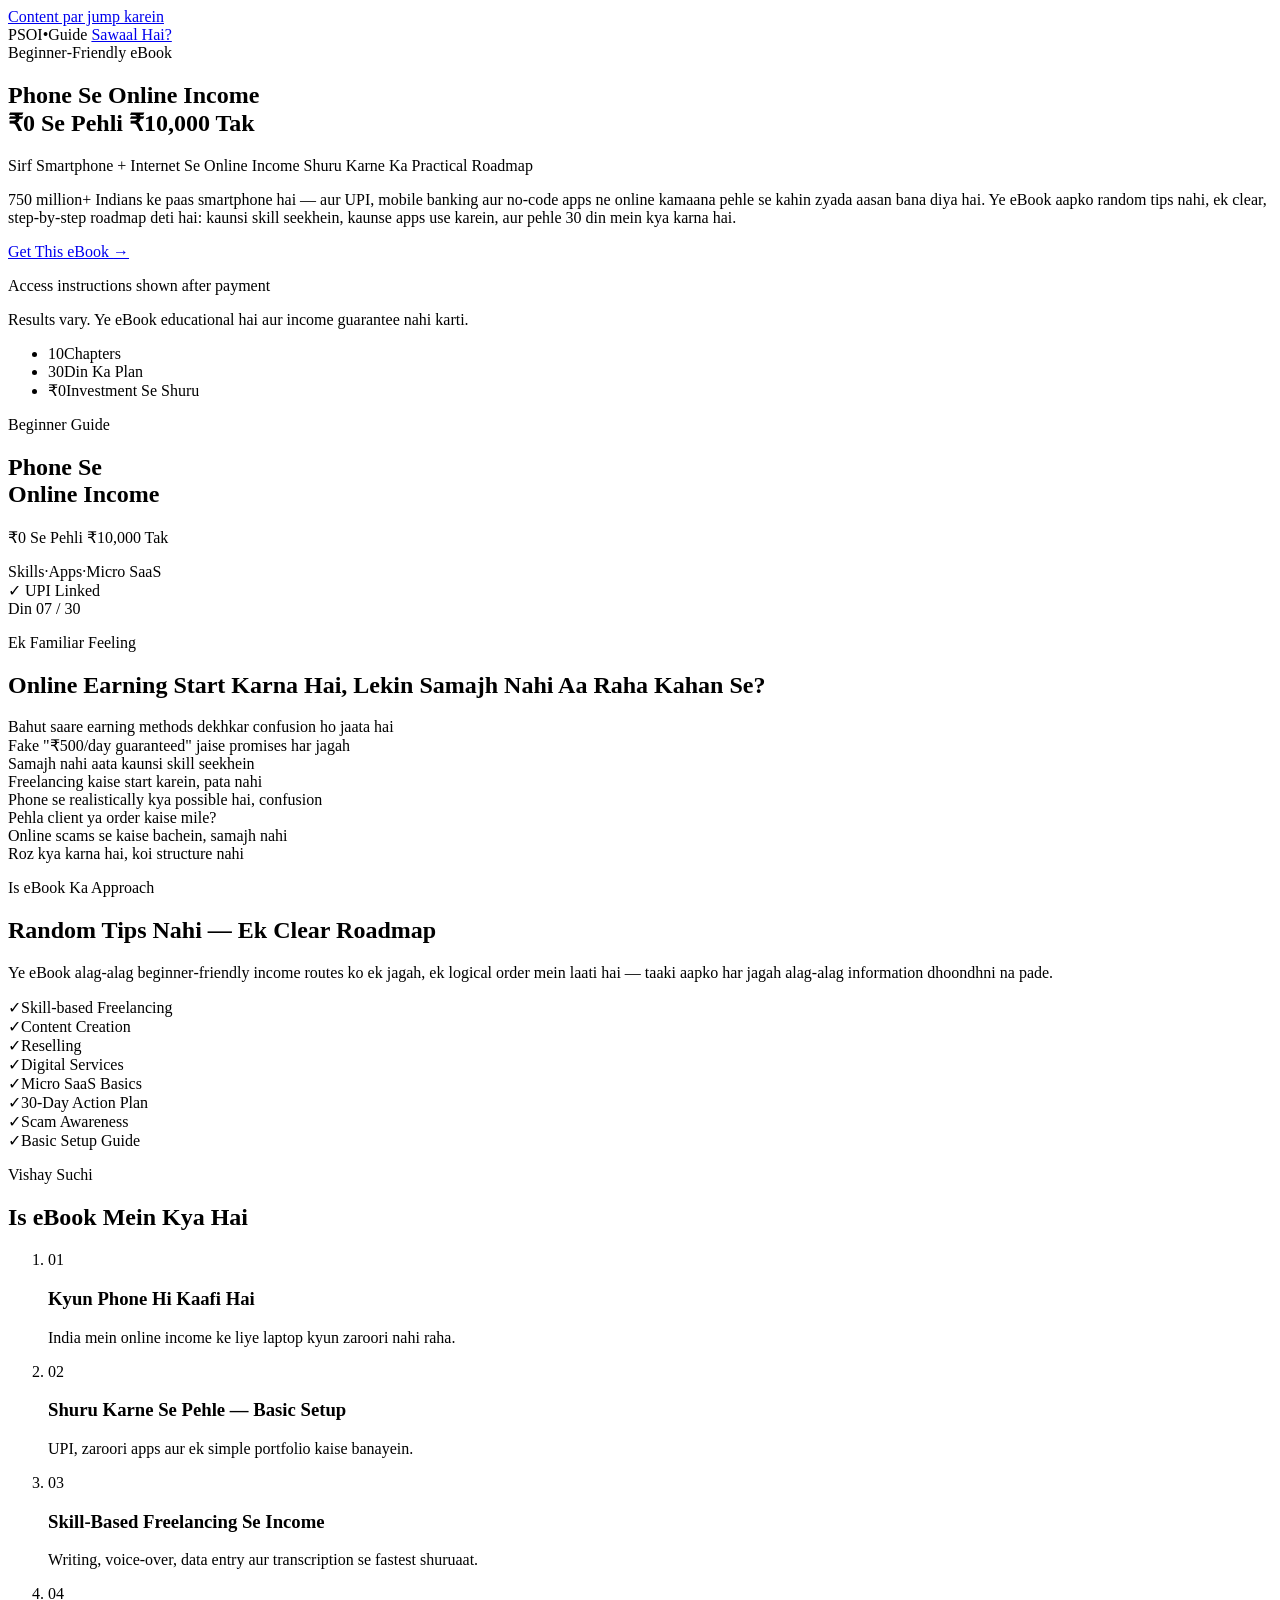
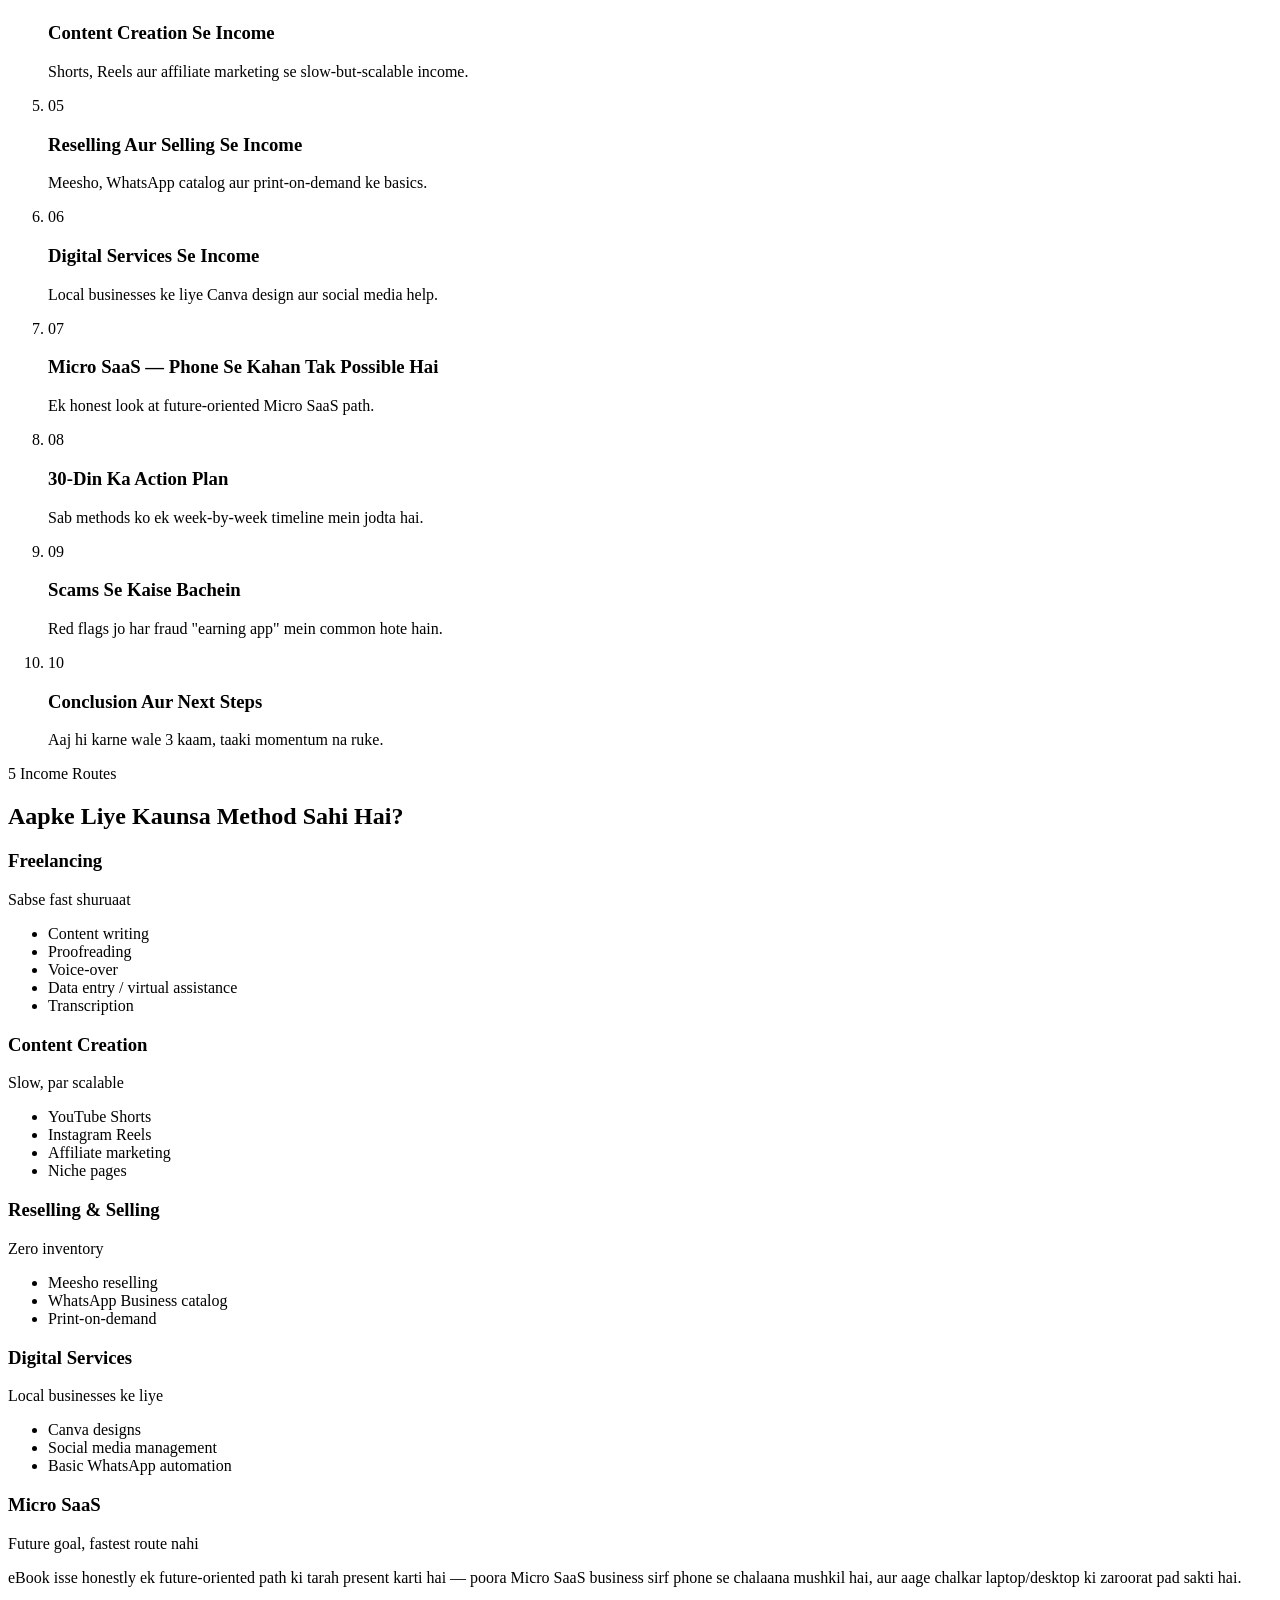
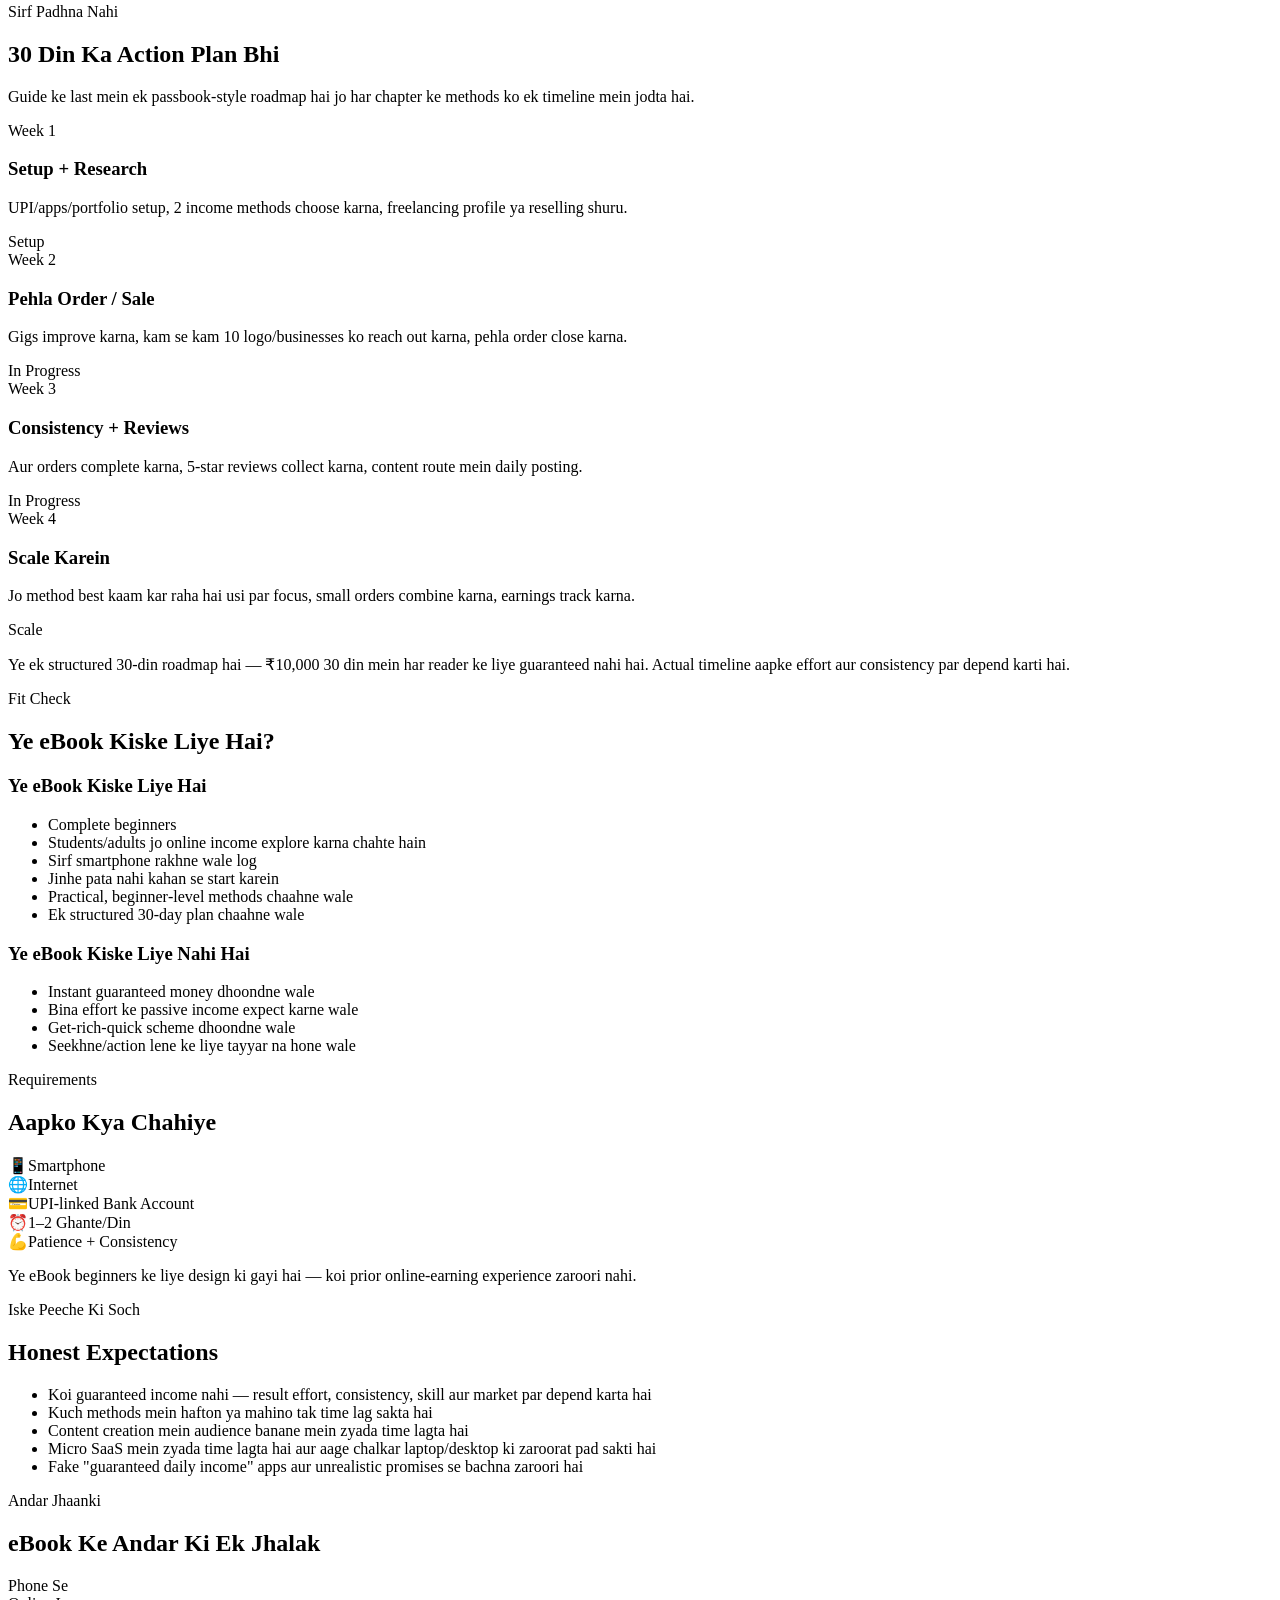
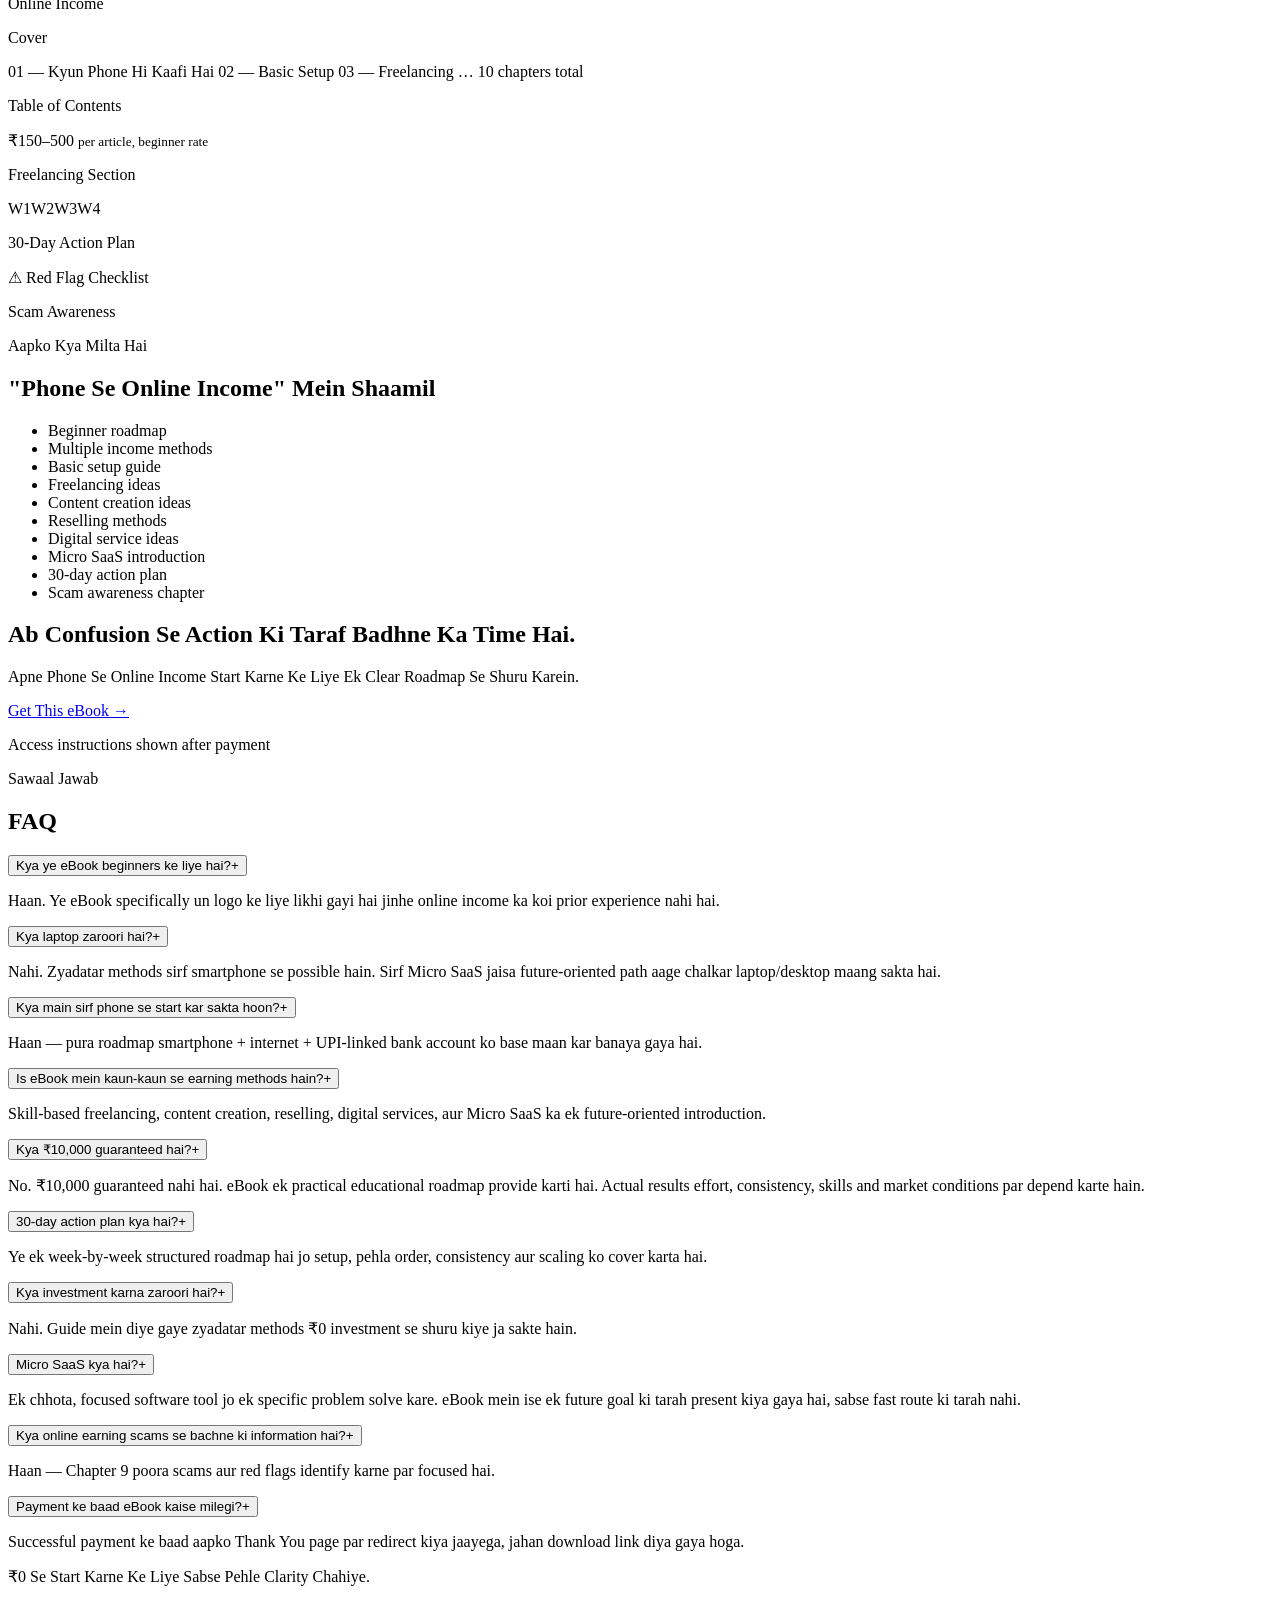
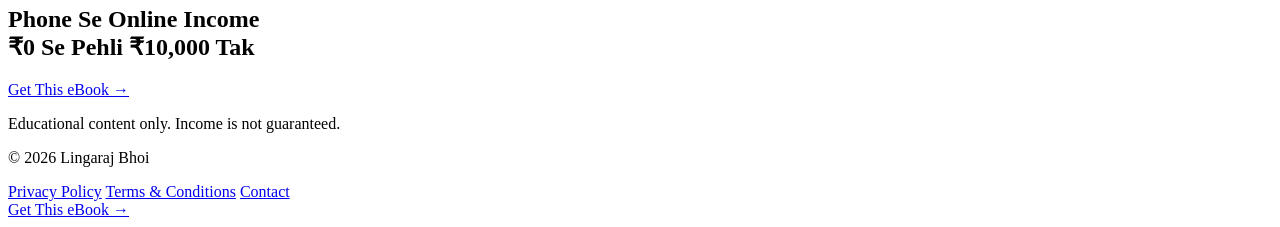
==== index.html @ 895fd541 "Add files via upload Add website landing page" ====
<!DOCTYPE html>
<html lang="hi-IN">
<head>
<meta charset="UTF-8">
<meta name="viewport" content="width=device-width, initial-scale=1.0">
<title>Phone Se Online Income: ₹0 Se Pehli ₹10,000 Tak | Beginner Guide</title>
<meta name="description" content="Smartphone aur internet se online income shuru karne ke practical methods — freelancing, content creation, reselling, digital services aur 30-day action plan. Ek honest, beginner-friendly eBook.">
<meta name="keywords" content="phone se online income, online earning from mobile, online income for beginners, smartphone se paise kaise kamaye, freelancing for beginners, online earning India, 30 day online income plan">

<meta property="og:type" content="product">
<meta property="og:title" content="Phone Se Online Income: ₹0 Se Pehli ₹10,000 Tak">
<meta property="og:description" content="Sirf smartphone aur internet se online income shuru karne ka practical, honest roadmap — 30-din ka action plan ke saath.">
<meta property="og:site_name" content="Phone Se Online Income">

<link rel="preconnect" href="https://fonts.googleapis.com">
<link rel="preconnect" href="https://fonts.gstatic.com" crossorigin>
<link href="https://fonts.googleapis.com/css2?family=Space+Grotesk:wght@500;600;700&family=Inter:wght@400;500;600;700&family=IBM+Plex+Mono:wght@500;600&display=swap" rel="stylesheet">
<link rel="stylesheet" href="style.css">
</head>
<body>

<a class="skip-link" href="#main">Content par jump karein</a>

<!-- ============ TOP BAR ============ -->
<header class="topbar">
  <div class="wrap topbar__inner">
    <span class="topbar__mark">PSOI<span class="dot">•</span>Guide</span>
    <a href="#faq" class="topbar__link">Sawaal Hai?</a>
  </div>
</header>

<main id="main">

<!-- ============ HERO ============ -->
<section class="hero">
  <div class="wrap hero__grid">
    <div class="hero__copy">
      <span class="badge">Beginner‑Friendly eBook</span>
      <h1 class="hero__title">Phone Se Online Income<br><span class="hero__title-accent">₹0 Se Pehli ₹10,000 Tak</span></h1>
      <p class="hero__sub">Sirf Smartphone + Internet Se Online Income Shuru Karne Ka Practical Roadmap</p>
      <p class="hero__desc">750 million+ Indians ke paas smartphone hai — aur UPI, mobile banking aur no‑code apps ne online kamaana pehle se kahin zyada aasan bana diya hai. Ye eBook aapko random tips nahi, ek clear, step‑by‑step roadmap deti hai: kaunsi skill seekhein, kaunse apps use karein, aur pehle 30 din mein kya karna hai.</p>

      <div class="cta-block">
        <!-- ================ PAYMENT BUTTON ================ -->
        <a href="PAYMENT_BUTTON_URL_OR_CODE" class="btn btn--primary btn--lg" id="ctaHero">
          Get This eBook <span aria-hidden="true">→</span>
        </a>
        <!-- If your payment gateway provides an HTML/JS snippet instead of a URL,
             replace the <a> above with that snippet, keeping the same button styling classes. -->
        <!-- ================================================= -->
        <p class="cta-note">Access instructions shown after payment</p>
      </div>
      <p class="disclaimer-inline">Results vary. Ye eBook educational hai aur income guarantee nahi karti.</p>

      <ul class="hero__stats" aria-label="eBook overview">
        <li><span class="hero__stats-num">10</span>Chapters</li>
        <li><span class="hero__stats-num">30</span>Din Ka Plan</li>
        <li><span class="hero__stats-num">₹0</span>Investment Se Shuru</li>
      </ul>
    </div>

    <div class="hero__visual" aria-hidden="true">
      <div class="phone-frame">
        <div class="phone-frame__notch"></div>
        <div class="phone-frame__screen">
          <div class="book-cover">
            <span class="book-cover__eyebrow">Beginner Guide</span>
            <h2 class="book-cover__title">Phone Se<br>Online Income</h2>
            <p class="book-cover__range">₹0 <span>Se Pehli</span> ₹10,000 <span>Tak</span></p>
            <div class="book-cover__foot">
              <span>Skills</span><span>·</span><span>Apps</span><span>·</span><span>Micro SaaS</span>
            </div>
          </div>
          <div class="ui-chip ui-chip--upi">✓ UPI Linked</div>
          <div class="ui-chip ui-chip--day">Din 07 / 30</div>
        </div>
      </div>
    </div>
  </div>
</section>

<!-- ============ PROBLEM ============ -->
<section class="section section--paper">
  <div class="wrap wrap--narrow">
    <p class="eyebrow">Ek Familiar Feeling</p>
    <h2 class="section__title">Online Earning Start Karna Hai, Lekin Samajh Nahi Aa Raha Kahan Se?</h2>
    <div class="problem-grid">
      <div class="problem-item">Bahut saare earning methods dekhkar confusion ho jaata hai</div>
      <div class="problem-item">Fake "₹500/day guaranteed" jaise promises har jagah</div>
      <div class="problem-item">Samajh nahi aata kaunsi skill seekhein</div>
      <div class="problem-item">Freelancing kaise start karein, pata nahi</div>
      <div class="problem-item">Phone se realistically kya possible hai, confusion</div>
      <div class="problem-item">Pehla client ya order kaise mile?</div>
      <div class="problem-item">Online scams se kaise bachein, samajh nahi</div>
      <div class="problem-item">Roz kya karna hai, koi structure nahi</div>
    </div>
  </div>
</section>

<!-- ============ SOLUTION ============ -->
<section class="section section--ink">
  <div class="wrap wrap--narrow">
    <p class="eyebrow eyebrow--light">Is eBook Ka Approach</p>
    <h2 class="section__title section__title--light">Random Tips Nahi — Ek Clear Roadmap</h2>
    <p class="section__lead section__lead--light">Ye eBook alag‑alag beginner‑friendly income routes ko ek jagah, ek logical order mein laati hai — taaki aapko har jagah alag‑alag information dhoondhni na pade.</p>
    <div class="solution-grid">
      <div class="solution-card"><span class="solution-card__icon">✓</span>Skill‑based Freelancing</div>
      <div class="solution-card"><span class="solution-card__icon">✓</span>Content Creation</div>
      <div class="solution-card"><span class="solution-card__icon">✓</span>Reselling</div>
      <div class="solution-card"><span class="solution-card__icon">✓</span>Digital Services</div>
      <div class="solution-card"><span class="solution-card__icon">✓</span>Micro SaaS Basics</div>
      <div class="solution-card"><span class="solution-card__icon">✓</span>30‑Day Action Plan</div>
      <div class="solution-card"><span class="solution-card__icon">✓</span>Scam Awareness</div>
      <div class="solution-card"><span class="solution-card__icon">✓</span>Basic Setup Guide</div>
    </div>
  </div>
</section>

<!-- ============ WHAT'S INSIDE ============ -->
<section class="section section--paper" id="chapters">
  <div class="wrap">
    <p class="eyebrow">Vishay Suchi</p>
    <h2 class="section__title">Is eBook Mein Kya Hai</h2>
    <ol class="chapter-list">
      <li class="chapter-item"><span class="chapter-item__num">01</span><div><h3>Kyun Phone Hi Kaafi Hai</h3><p>India mein online income ke liye laptop kyun zaroori nahi raha.</p></div></li>
      <li class="chapter-item"><span class="chapter-item__num">02</span><div><h3>Shuru Karne Se Pehle — Basic Setup</h3><p>UPI, zaroori apps aur ek simple portfolio kaise banayein.</p></div></li>
      <li class="chapter-item"><span class="chapter-item__num">03</span><div><h3>Skill‑Based Freelancing Se Income</h3><p>Writing, voice‑over, data entry aur transcription se fastest shuruaat.</p></div></li>
      <li class="chapter-item"><span class="chapter-item__num">04</span><div><h3>Content Creation Se Income</h3><p>Shorts, Reels aur affiliate marketing se slow‑but‑scalable income.</p></div></li>
      <li class="chapter-item"><span class="chapter-item__num">05</span><div><h3>Reselling Aur Selling Se Income</h3><p>Meesho, WhatsApp catalog aur print‑on‑demand ke basics.</p></div></li>
      <li class="chapter-item"><span class="chapter-item__num">06</span><div><h3>Digital Services Se Income</h3><p>Local businesses ke liye Canva design aur social media help.</p></div></li>
      <li class="chapter-item"><span class="chapter-item__num">07</span><div><h3>Micro SaaS — Phone Se Kahan Tak Possible Hai</h3><p>Ek honest look at future‑oriented Micro SaaS path.</p></div></li>
      <li class="chapter-item"><span class="chapter-item__num">08</span><div><h3>30‑Din Ka Action Plan</h3><p>Sab methods ko ek week‑by‑week timeline mein jodta hai.</p></div></li>
      <li class="chapter-item"><span class="chapter-item__num">09</span><div><h3>Scams Se Kaise Bachein</h3><p>Red flags jo har fraud "earning app" mein common hote hain.</p></div></li>
      <li class="chapter-item"><span class="chapter-item__num">10</span><div><h3>Conclusion Aur Next Steps</h3><p>Aaj hi karne wale 3 kaam, taaki momentum na ruke.</p></div></li>
    </ol>
  </div>
</section>

<!-- ============ KEY METHODS ============ -->
<section class="section section--warm">
  <div class="wrap">
    <p class="eyebrow">5 Income Routes</p>
    <h2 class="section__title">Aapke Liye Kaunsa Method Sahi Hai?</h2>
    <div class="method-grid">
      <article class="method-card">
        <h3 class="method-card__title">Freelancing</h3>
        <p class="method-card__tag">Sabse fast shuruaat</p>
        <ul>
          <li>Content writing</li>
          <li>Proofreading</li>
          <li>Voice‑over</li>
          <li>Data entry / virtual assistance</li>
          <li>Transcription</li>
        </ul>
      </article>
      <article class="method-card">
        <h3 class="method-card__title">Content Creation</h3>
        <p class="method-card__tag">Slow, par scalable</p>
        <ul>
          <li>YouTube Shorts</li>
          <li>Instagram Reels</li>
          <li>Affiliate marketing</li>
          <li>Niche pages</li>
        </ul>
      </article>
      <article class="method-card">
        <h3 class="method-card__title">Reselling &amp; Selling</h3>
        <p class="method-card__tag">Zero inventory</p>
        <ul>
          <li>Meesho reselling</li>
          <li>WhatsApp Business catalog</li>
          <li>Print‑on‑demand</li>
        </ul>
      </article>
      <article class="method-card">
        <h3 class="method-card__title">Digital Services</h3>
        <p class="method-card__tag">Local businesses ke liye</p>
        <ul>
          <li>Canva designs</li>
          <li>Social media management</li>
          <li>Basic WhatsApp automation</li>
        </ul>
      </article>
      <article class="method-card method-card--future">
        <h3 class="method-card__title">Micro SaaS</h3>
        <p class="method-card__tag">Future goal, fastest route nahi</p>
        <p class="method-card__note">eBook isse honestly ek future‑oriented path ki tarah present karti hai — poora Micro SaaS business sirf phone se chalaana mushkil hai, aur aage chalkar laptop/desktop ki zaroorat pad sakti hai.</p>
      </article>
    </div>
  </div>
</section>

<!-- ============ 30 DAY PLAN — SIGNATURE PASSBOOK ============ -->
<section class="section section--ink" id="plan">
  <div class="wrap wrap--narrow">
    <p class="eyebrow eyebrow--light">Sirf Padhna Nahi</p>
    <h2 class="section__title section__title--light">30 Din Ka Action Plan Bhi</h2>
    <p class="section__lead section__lead--light">Guide ke last mein ek passbook‑style roadmap hai jo har chapter ke methods ko ek timeline mein jodta hai.</p>

    <div class="passbook" role="list">
      <div class="passbook__entry" role="listitem">
        <div class="passbook__week">Week 1</div>
        <div class="passbook__body">
          <h3>Setup + Research</h3>
          <p>UPI/apps/portfolio setup, 2 income methods choose karna, freelancing profile ya reselling shuru.</p>
        </div>
        <div class="passbook__status">Setup</div>
      </div>
      <div class="passbook__entry" role="listitem">
        <div class="passbook__week">Week 2</div>
        <div class="passbook__body">
          <h3>Pehla Order / Sale</h3>
          <p>Gigs improve karna, kam se kam 10 logo/businesses ko reach out karna, pehla order close karna.</p>
        </div>
        <div class="passbook__status">In Progress</div>
      </div>
      <div class="passbook__entry" role="listitem">
        <div class="passbook__week">Week 3</div>
        <div class="passbook__body">
          <h3>Consistency + Reviews</h3>
          <p>Aur orders complete karna, 5‑star reviews collect karna, content route mein daily posting.</p>
        </div>
        <div class="passbook__status">In Progress</div>
      </div>
      <div class="passbook__entry" role="listitem">
        <div class="passbook__week">Week 4</div>
        <div class="passbook__body">
          <h3>Scale Karein</h3>
          <p>Jo method best kaam kar raha hai usi par focus, small orders combine karna, earnings track karna.</p>
        </div>
        <div class="passbook__status">Scale</div>
      </div>
    </div>
    <p class="plan-footnote">Ye ek structured 30‑din roadmap hai — ₹10,000 30 din mein har reader ke liye guaranteed nahi hai. Actual timeline aapke effort aur consistency par depend karti hai.</p>
  </div>
</section>

<!-- ============ WHO IS THIS FOR ============ -->
<section class="section section--paper">
  <div class="wrap">
    <p class="eyebrow">Fit Check</p>
    <h2 class="section__title">Ye eBook Kiske Liye Hai?</h2>
    <div class="fit-grid">
      <div class="fit-card fit-card--yes">
        <h3>Ye eBook Kiske Liye Hai</h3>
        <ul>
          <li>Complete beginners</li>
          <li>Students/adults jo online income explore karna chahte hain</li>
          <li>Sirf smartphone rakhne wale log</li>
          <li>Jinhe pata nahi kahan se start karein</li>
          <li>Practical, beginner‑level methods chaahne wale</li>
          <li>Ek structured 30‑day plan chaahne wale</li>
        </ul>
      </div>
      <div class="fit-card fit-card--no">
        <h3>Ye eBook Kiske Liye Nahi Hai</h3>
        <ul>
          <li>Instant guaranteed money dhoondne wale</li>
          <li>Bina effort ke passive income expect karne wale</li>
          <li>Get‑rich‑quick scheme dhoondne wale</li>
          <li>Seekhne/action lene ke liye tayyar na hone wale</li>
        </ul>
      </div>
    </div>
  </div>
</section>

<!-- ============ WHAT YOU NEED ============ -->
<section class="section section--warm">
  <div class="wrap wrap--narrow">
    <p class="eyebrow">Requirements</p>
    <h2 class="section__title">Aapko Kya Chahiye</h2>
    <div class="need-grid">
      <div class="need-item"><span class="need-item__icon">📱</span>Smartphone</div>
      <div class="need-item"><span class="need-item__icon">🌐</span>Internet</div>
      <div class="need-item"><span class="need-item__icon">💳</span>UPI‑linked Bank Account</div>
      <div class="need-item"><span class="need-item__icon">⏰</span>1–2 Ghante/Din</div>
      <div class="need-item"><span class="need-item__icon">💪</span>Patience + Consistency</div>
    </div>
    <p class="need-footnote">Ye eBook beginners ke liye design ki gayi hai — koi prior online‑earning experience zaroori nahi.</p>
  </div>
</section>

<!-- ============ HONEST EXPECTATIONS ============ -->
<section class="section section--paper">
  <div class="wrap wrap--narrow">
    <p class="eyebrow">Iske Peeche Ki Soch</p>
    <h2 class="section__title">Honest Expectations</h2>
    <ul class="honest-list">
      <li>Koi guaranteed income nahi — result effort, consistency, skill aur market par depend karta hai</li>
      <li>Kuch methods mein hafton ya mahino tak time lag sakta hai</li>
      <li>Content creation mein audience banane mein zyada time lagta hai</li>
      <li>Micro SaaS mein zyada time lagta hai aur aage chalkar laptop/desktop ki zaroorat pad sakti hai</li>
      <li>Fake "guaranteed daily income" apps aur unrealistic promises se bachna zaroori hai</li>
    </ul>
  </div>
</section>

<!-- ============ PREVIEW ============ -->
<section class="section section--ink">
  <div class="wrap">
    <p class="eyebrow eyebrow--light">Andar Jhaanki</p>
    <h2 class="section__title section__title--light">eBook Ke Andar Ki Ek Jhalak</h2>
    <div class="preview-grid">
      <div class="preview-card">
        <div class="preview-card__mock preview-card__mock--cover">
          <span>Phone Se<br>Online Income</span>
        </div>
        <p>Cover</p>
      </div>
      <div class="preview-card">
        <div class="preview-card__mock preview-card__mock--toc">
          <span>01 — Kyun Phone Hi Kaafi Hai</span>
          <span>02 — Basic Setup</span>
          <span>03 — Freelancing</span>
          <span>… 10 chapters total</span>
        </div>
        <p>Table of Contents</p>
      </div>
      <div class="preview-card">
        <div class="preview-card__mock preview-card__mock--freelance">
          <span>₹150–500</span>
          <small>per article, beginner rate</small>
        </div>
        <p>Freelancing Section</p>
      </div>
      <div class="preview-card">
        <div class="preview-card__mock preview-card__mock--plan">
          <span>W1</span><span>W2</span><span>W3</span><span>W4</span>
        </div>
        <p>30‑Day Action Plan</p>
      </div>
      <div class="preview-card">
        <div class="preview-card__mock preview-card__mock--scam">
          <span>⚠ Red Flag Checklist</span>
        </div>
        <p>Scam Awareness</p>
      </div>
    </div>
  </div>
</section>

<!-- ============ VALUE STACK ============ -->
<section class="section section--warm">
  <div class="wrap wrap--narrow">
    <p class="eyebrow">Aapko Kya Milta Hai</p>
    <h2 class="section__title">"Phone Se Online Income" Mein Shaamil</h2>
    <ul class="value-list">
      <li>Beginner roadmap</li>
      <li>Multiple income methods</li>
      <li>Basic setup guide</li>
      <li>Freelancing ideas</li>
      <li>Content creation ideas</li>
      <li>Reselling methods</li>
      <li>Digital service ideas</li>
      <li>Micro SaaS introduction</li>
      <li>30‑day action plan</li>
      <li>Scam awareness chapter</li>
    </ul>
  </div>
</section>

<!-- ============ MID CTA ============ -->
<section class="section section--cta">
  <div class="wrap wrap--narrow cta-center">
    <h2 class="section__title">Ab Confusion Se Action Ki Taraf Badhne Ka Time Hai.</h2>
    <p class="section__lead">Apne Phone Se Online Income Start Karne Ke Liye Ek Clear Roadmap Se Shuru Karein.</p>
    <!-- ================ PAYMENT BUTTON ================ -->
    <a href="PAYMENT_BUTTON_URL_OR_CODE" class="btn btn--primary btn--lg">Get This eBook <span aria-hidden="true">→</span></a>
    <!-- ================================================= -->
    <p class="cta-note">Access instructions shown after payment</p>
  </div>
</section>

<!-- ============ FAQ ============ -->
<section class="section section--paper" id="faq">
  <div class="wrap wrap--narrow">
    <p class="eyebrow">Sawaal Jawab</p>
    <h2 class="section__title">FAQ</h2>
    <div class="accordion">

      <div class="accordion__item">
        <button class="accordion__trigger" aria-expanded="false">Kya ye eBook beginners ke liye hai?<span class="accordion__icon">+</span></button>
        <div class="accordion__panel"><p>Haan. Ye eBook specifically un logo ke liye likhi gayi hai jinhe online income ka koi prior experience nahi hai.</p></div>
      </div>

      <div class="accordion__item">
        <button class="accordion__trigger" aria-expanded="false">Kya laptop zaroori hai?<span class="accordion__icon">+</span></button>
        <div class="accordion__panel"><p>Nahi. Zyadatar methods sirf smartphone se possible hain. Sirf Micro SaaS jaisa future‑oriented path aage chalkar laptop/desktop maang sakta hai.</p></div>
      </div>

      <div class="accordion__item">
        <button class="accordion__trigger" aria-expanded="false">Kya main sirf phone se start kar sakta hoon?<span class="accordion__icon">+</span></button>
        <div class="accordion__panel"><p>Haan — pura roadmap smartphone + internet + UPI‑linked bank account ko base maan kar banaya gaya hai.</p></div>
      </div>

      <div class="accordion__item">
        <button class="accordion__trigger" aria-expanded="false">Is eBook mein kaun‑kaun se earning methods hain?<span class="accordion__icon">+</span></button>
        <div class="accordion__panel"><p>Skill‑based freelancing, content creation, reselling, digital services, aur Micro SaaS ka ek future‑oriented introduction.</p></div>
      </div>

      <div class="accordion__item">
        <button class="accordion__trigger" aria-expanded="false">Kya ₹10,000 guaranteed hai?<span class="accordion__icon">+</span></button>
        <div class="accordion__panel"><p>No. ₹10,000 guaranteed nahi hai. eBook ek practical educational roadmap provide karti hai. Actual results effort, consistency, skills and market conditions par depend karte hain.</p></div>
      </div>

      <div class="accordion__item">
        <button class="accordion__trigger" aria-expanded="false">30‑day action plan kya hai?<span class="accordion__icon">+</span></button>
        <div class="accordion__panel"><p>Ye ek week‑by‑week structured roadmap hai jo setup, pehla order, consistency aur scaling ko cover karta hai.</p></div>
      </div>

      <div class="accordion__item">
        <button class="accordion__trigger" aria-expanded="false">Kya investment karna zaroori hai?<span class="accordion__icon">+</span></button>
        <div class="accordion__panel"><p>Nahi. Guide mein diye gaye zyadatar methods ₹0 investment se shuru kiye ja sakte hain.</p></div>
      </div>

      <div class="accordion__item">
        <button class="accordion__trigger" aria-expanded="false">Micro SaaS kya hai?<span class="accordion__icon">+</span></button>
        <div class="accordion__panel"><p>Ek chhota, focused software tool jo ek specific problem solve kare. eBook mein ise ek future goal ki tarah present kiya gaya hai, sabse fast route ki tarah nahi.</p></div>
      </div>

      <div class="accordion__item">
        <button class="accordion__trigger" aria-expanded="false">Kya online earning scams se bachne ki information hai?<span class="accordion__icon">+</span></button>
        <div class="accordion__panel"><p>Haan — Chapter 9 poora scams aur red flags identify karne par focused hai.</p></div>
      </div>

      <div class="accordion__item">
        <button class="accordion__trigger" aria-expanded="false">Payment ke baad eBook kaise milegi?<span class="accordion__icon">+</span></button>
        <div class="accordion__panel"><p>Successful payment ke baad aapko Thank You page par redirect kiya jaayega, jahan download link diya gaya hoga.</p></div>
      </div>

    </div>
  </div>
</section>

<!-- ============ FINAL CTA ============ -->
<section class="section section--ink final-cta">
  <div class="wrap wrap--narrow cta-center">
    <p class="eyebrow eyebrow--light">₹0 Se Start Karne Ke Liye Sabse Pehle Clarity Chahiye.</p>
    <h2 class="section__title section__title--light">Phone Se Online Income<br>₹0 Se Pehli ₹10,000 Tak</h2>
    <!-- ================ PAYMENT BUTTON ================ -->
    <a href="PAYMENT_BUTTON_URL_OR_CODE" class="btn btn--primary btn--lg">Get This eBook <span aria-hidden="true">→</span></a>
    <!-- ================================================= -->
    <p class="disclaimer-inline disclaimer-inline--light">Educational content only. Income is not guaranteed.</p>
  </div>
</section>

</main>

<!-- ============ FOOTER ============ -->
<footer class="footer">
  <div class="wrap footer__inner">
    <p>© 2026 Lingaraj Bhoi</p>
    <nav class="footer__links" aria-label="Footer">
      <a href="PRIVACY_POLICY_URL">Privacy Policy</a>
      <a href="TERMS_CONDITIONS_URL">Terms &amp; Conditions</a>
      <a href="CONTACT_URL">Contact</a>
    </nav>
  </div>
</footer>

<!-- ============ STICKY MOBILE CTA ============ -->
<div class="sticky-cta">
  <!-- ================ PAYMENT BUTTON ================ -->
  <a href="PAYMENT_BUTTON_URL_OR_CODE" class="btn btn--primary btn--block">Get This eBook →</a>
  <!-- ================================================= -->
</div>

<script src="script.js"></script>
</body>
</html>
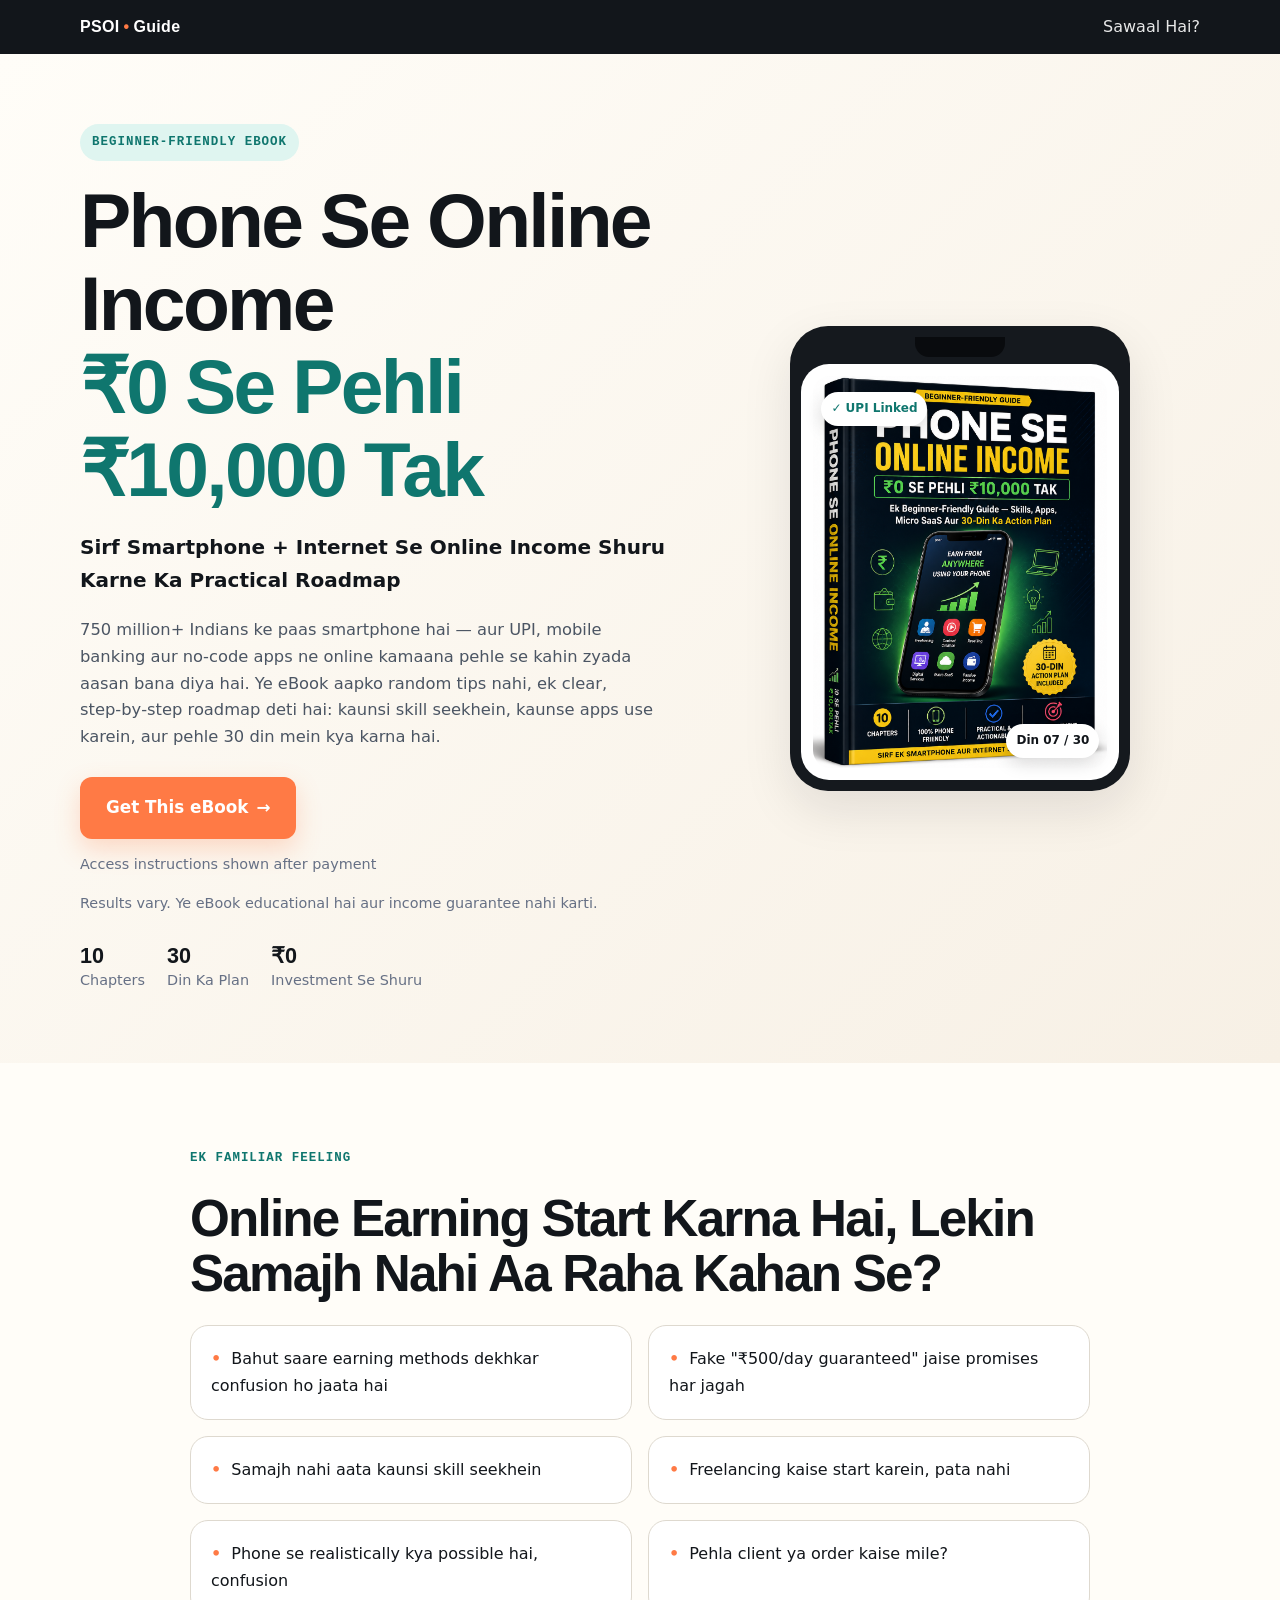
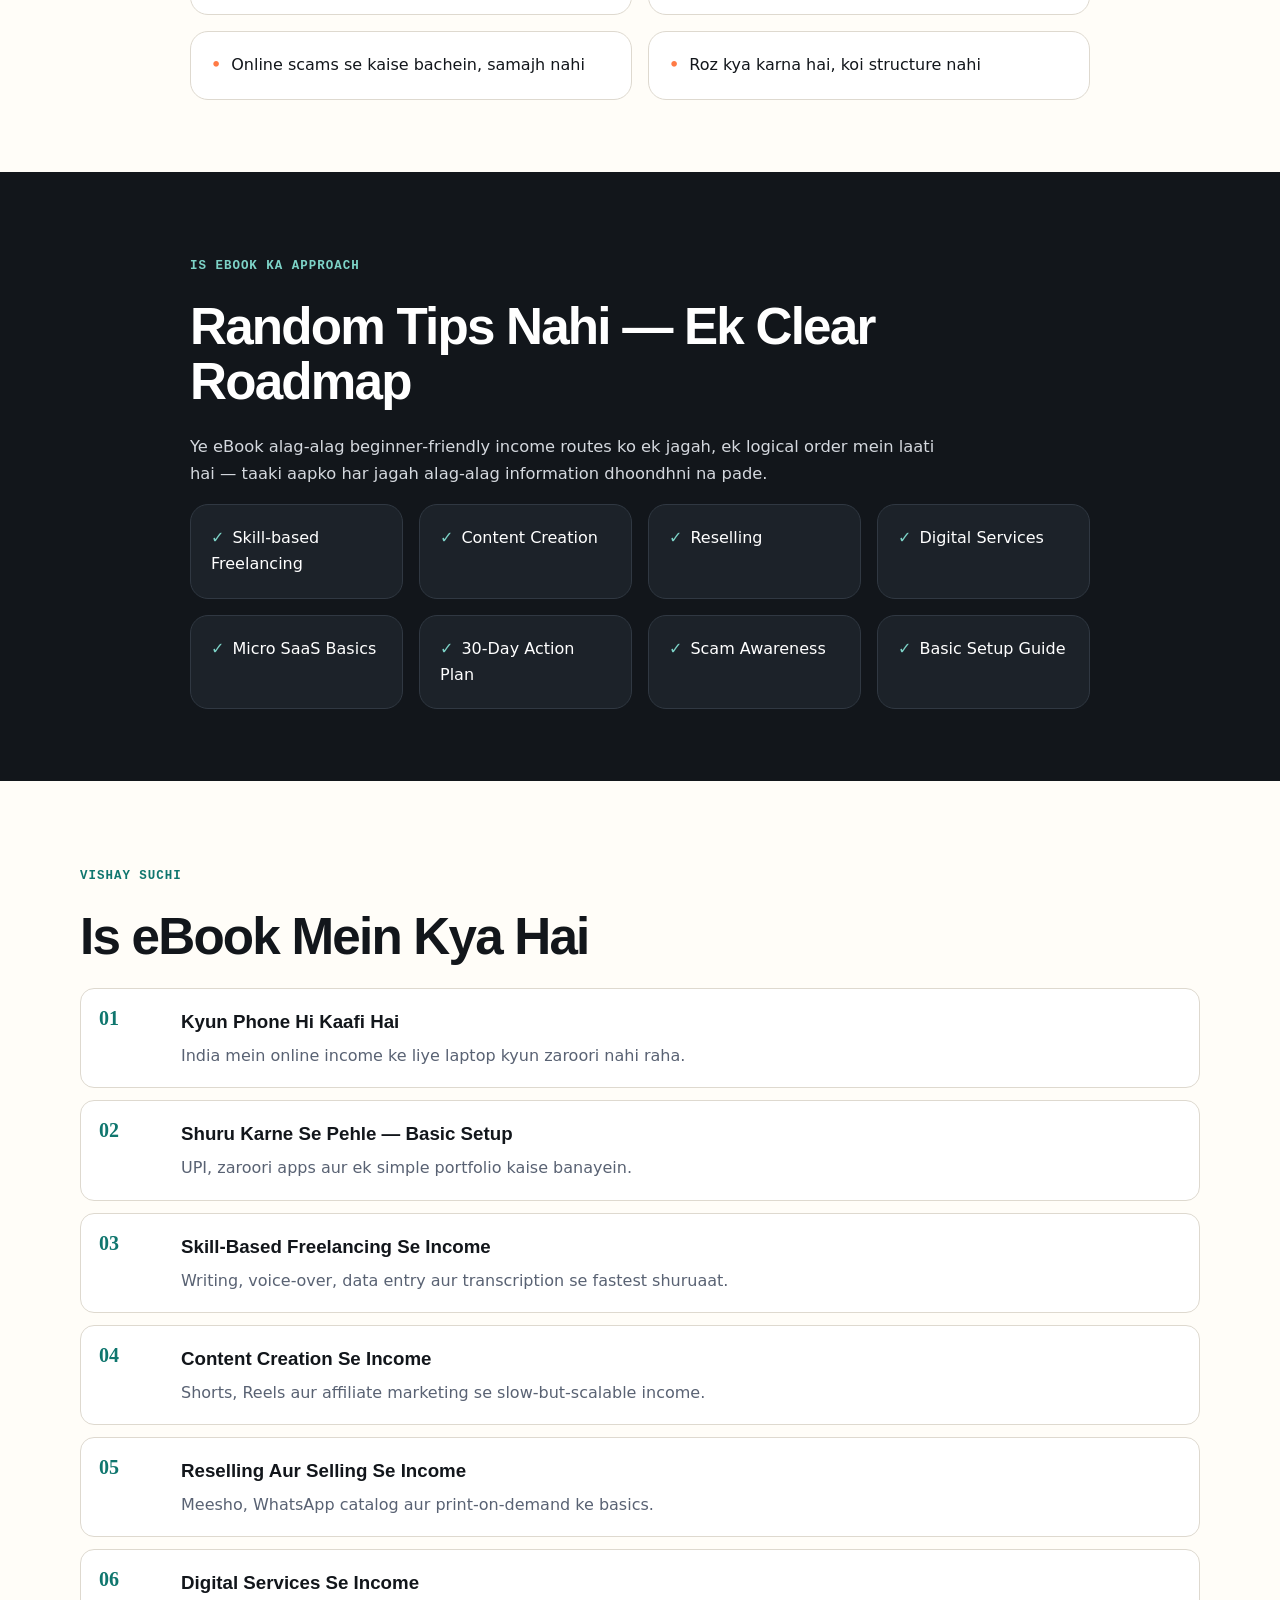
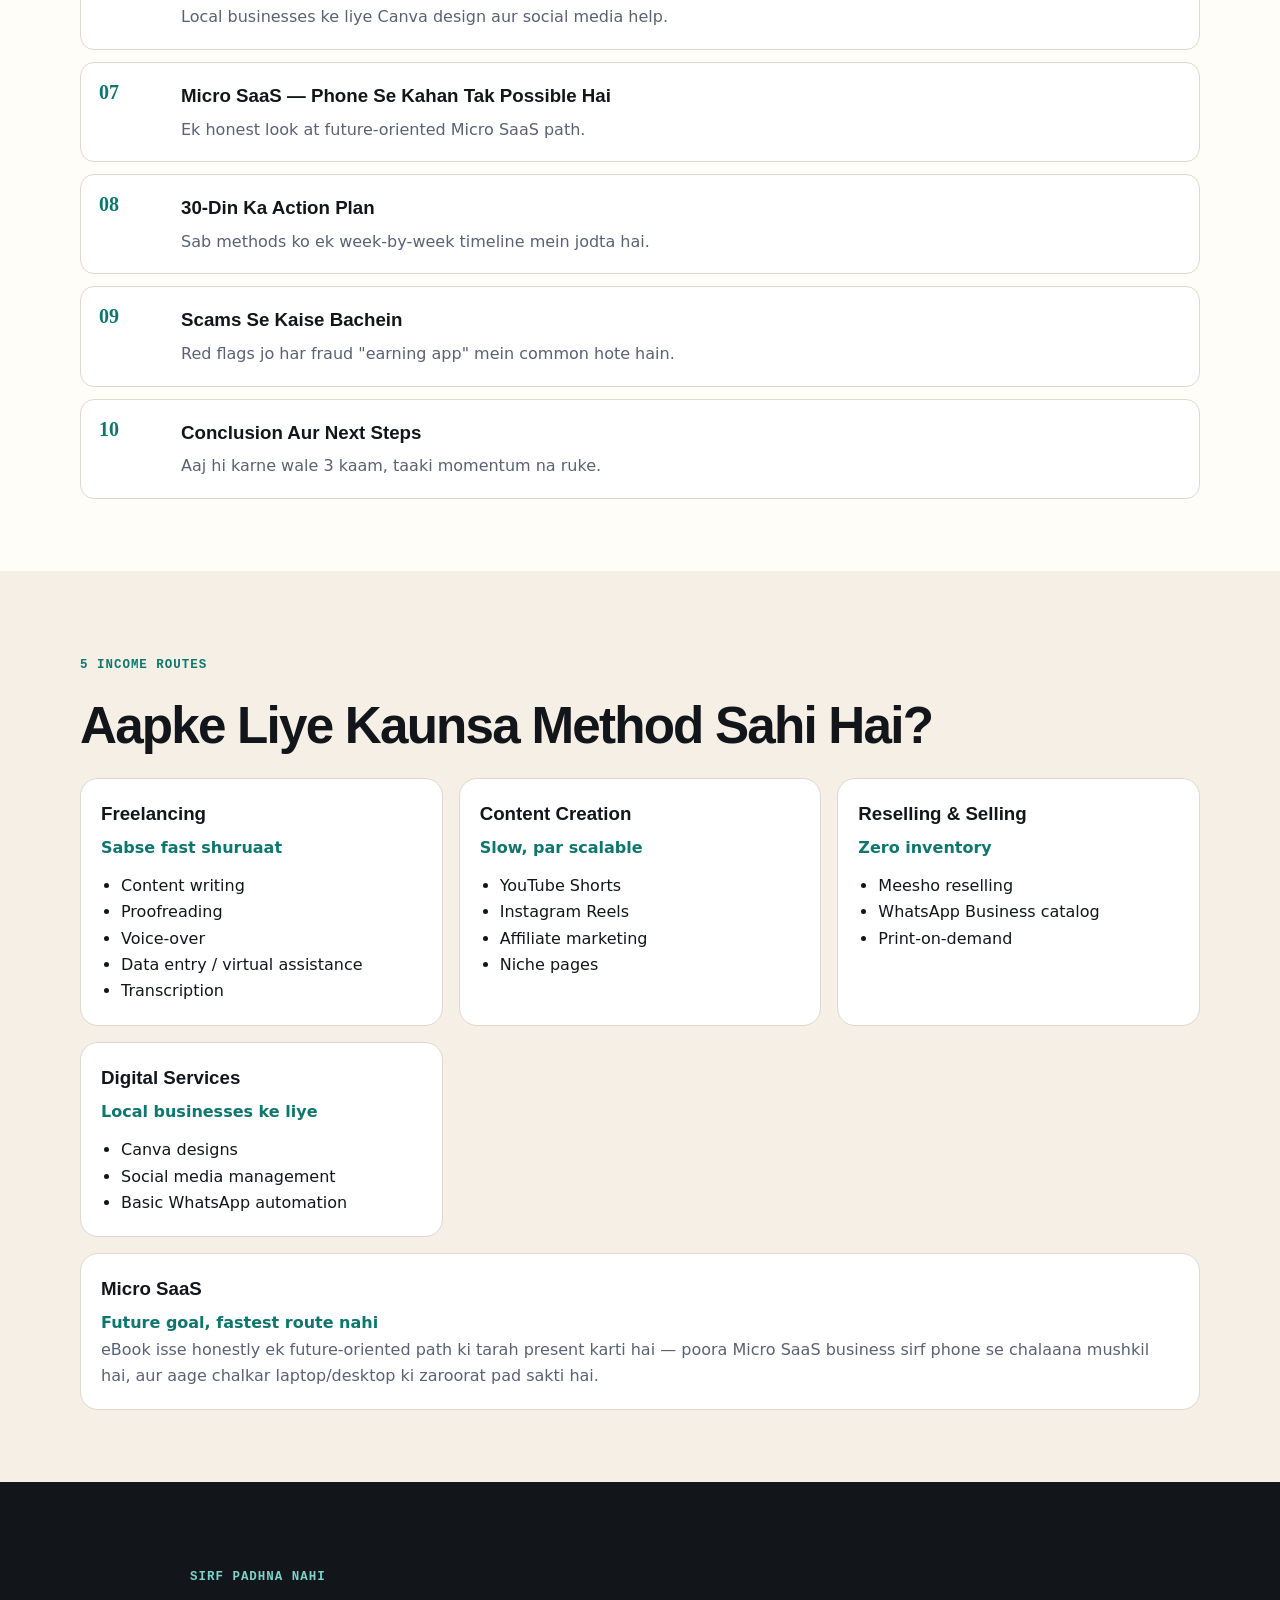
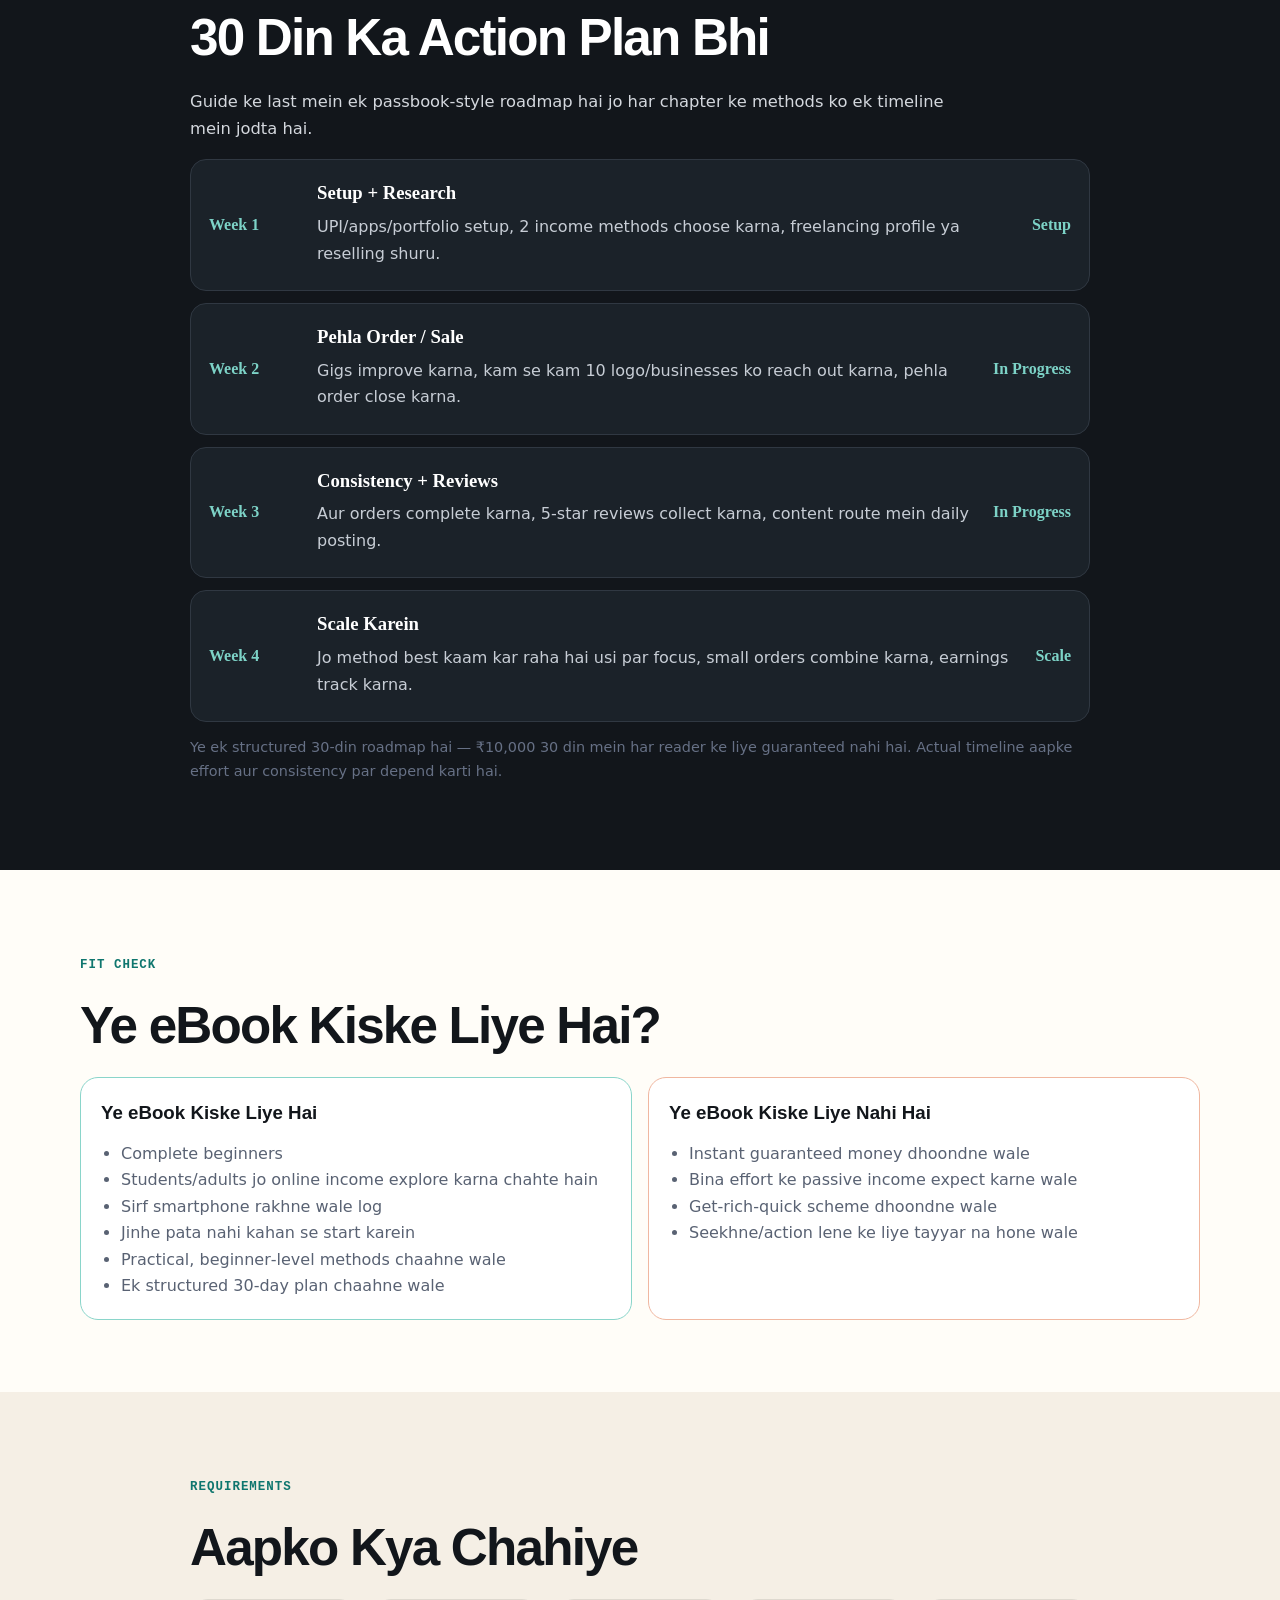
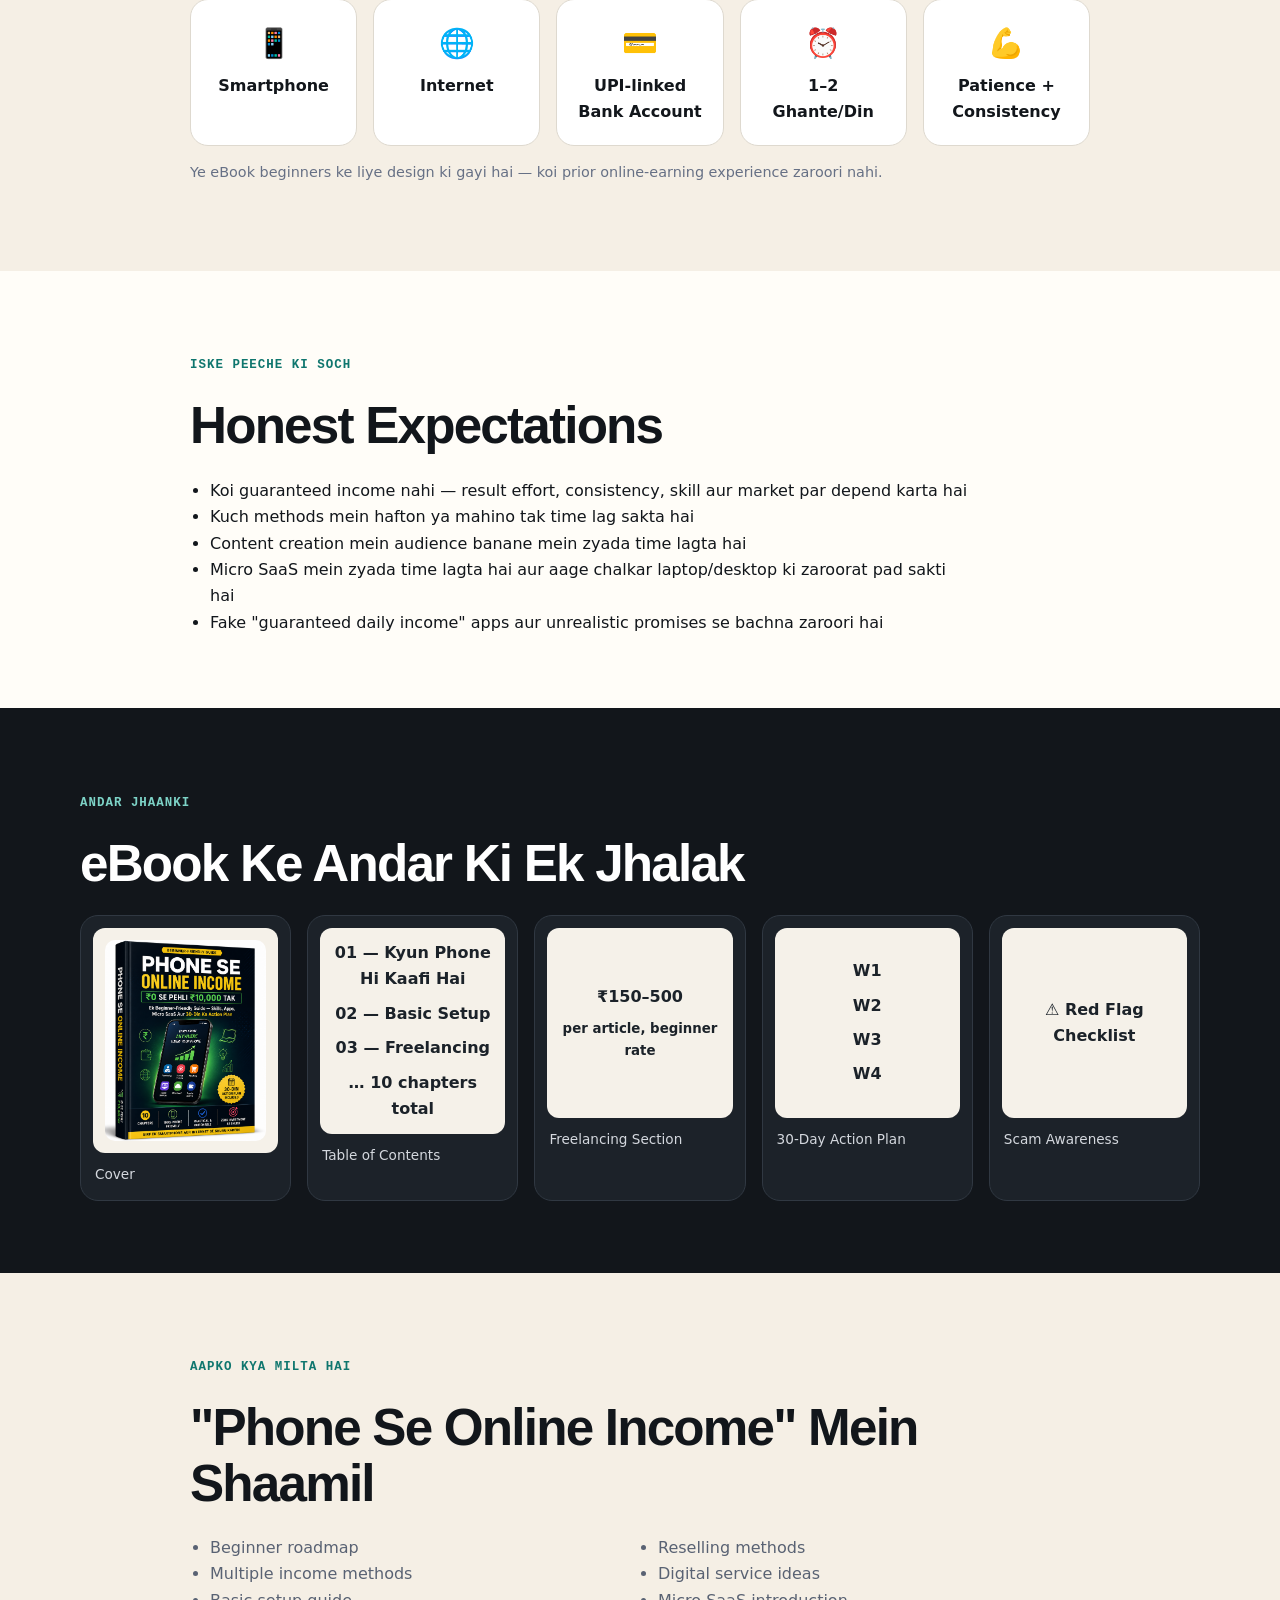
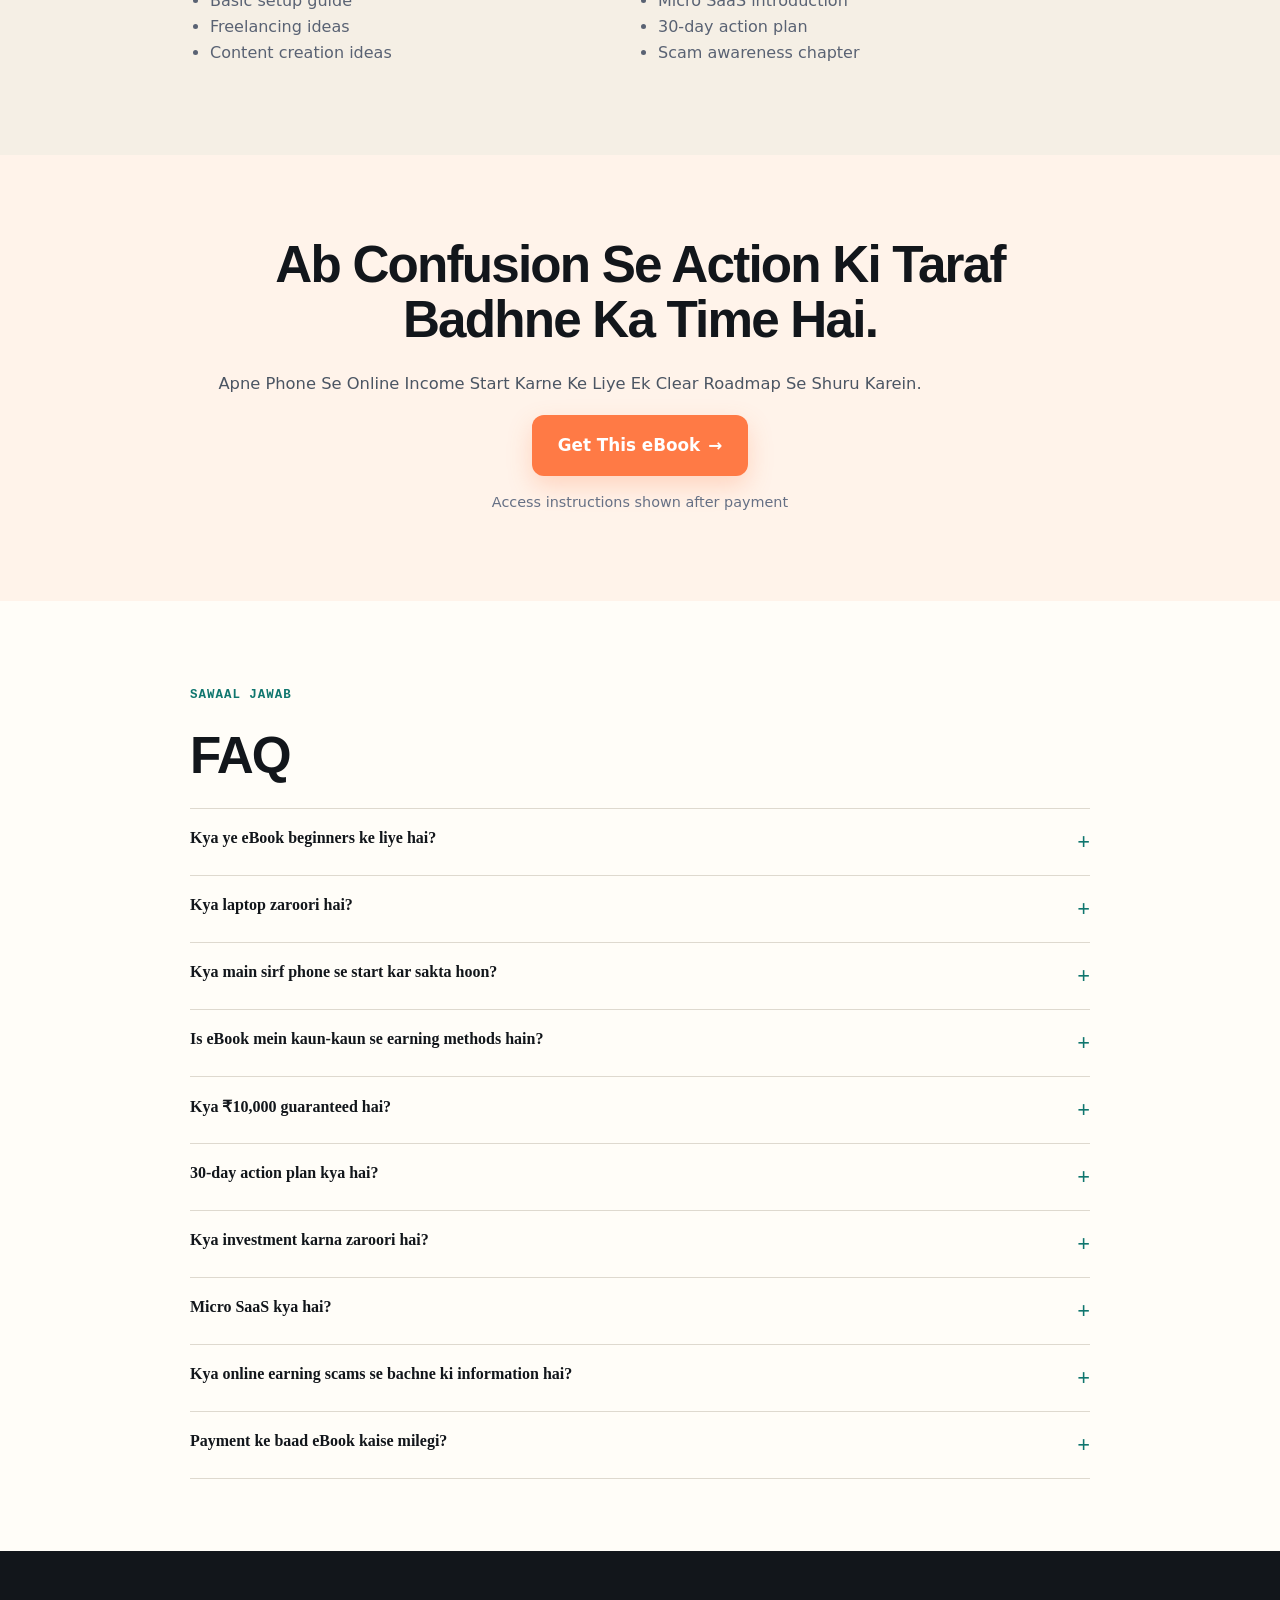
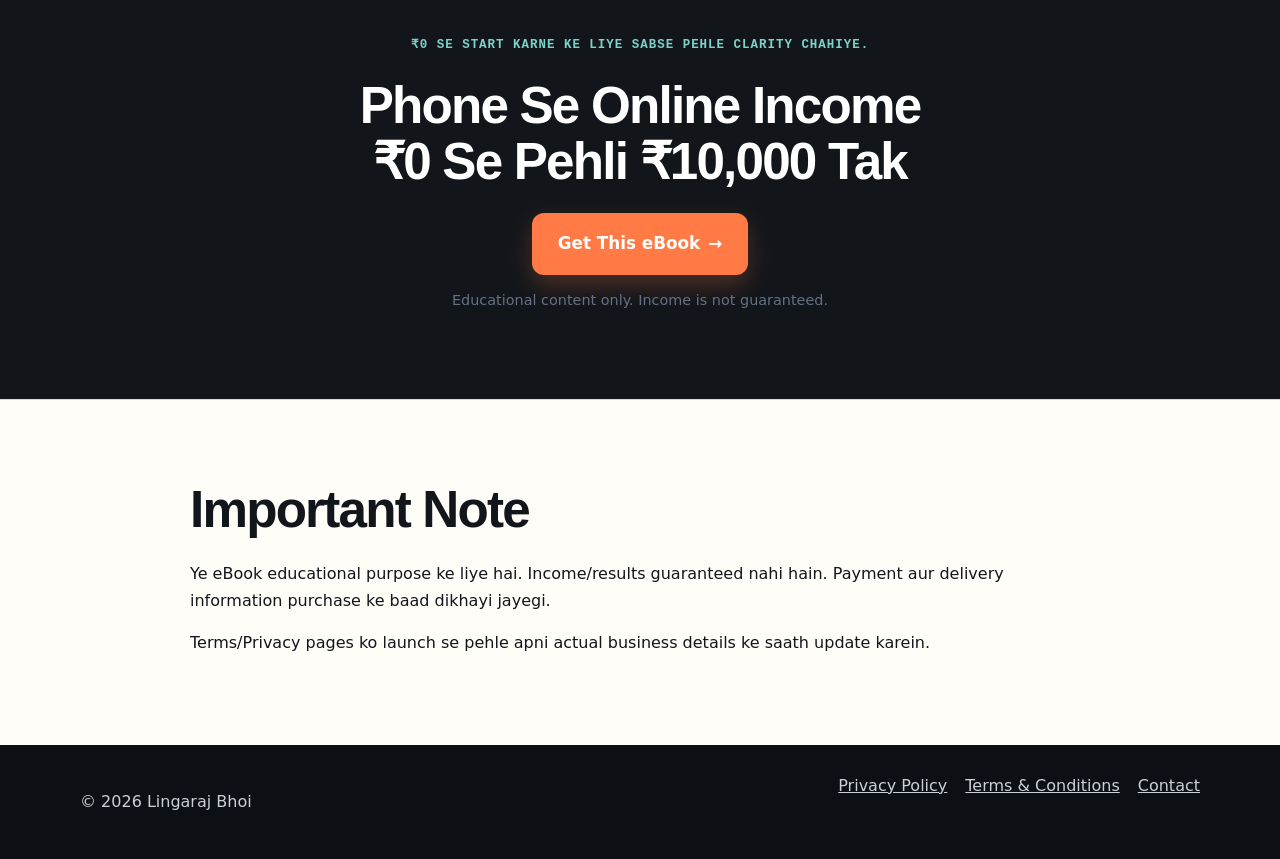
==== commit cb25df73: "Add files via upload document.addEventListener("DOMContentLoaded", function () {   document.querySe" ====
--- a/index.html
+++ b/index.html
@@ -42,7 +42,7 @@
 
       <div class="cta-block">
         <!-- ================ PAYMENT BUTTON ================ -->
-        <a href="PAYMENT_BUTTON_URL_OR_CODE" class="btn btn--primary btn--lg" id="ctaHero">
+        <a href="https://imjo.in/WfMHhD" class="btn btn--primary btn--lg" id="ctaHero">
           Get This eBook <span aria-hidden="true">→</span>
         </a>
         <!-- If your payment gateway provides an HTML/JS snippet instead of a URL,
@@ -63,14 +63,7 @@
       <div class="phone-frame">
         <div class="phone-frame__notch"></div>
         <div class="phone-frame__screen">
-          <div class="book-cover">
-            <span class="book-cover__eyebrow">Beginner Guide</span>
-            <h2 class="book-cover__title">Phone Se<br>Online Income</h2>
-            <p class="book-cover__range">₹0 <span>Se Pehli</span> ₹10,000 <span>Tak</span></p>
-            <div class="book-cover__foot">
-              <span>Skills</span><span>·</span><span>Apps</span><span>·</span><span>Micro SaaS</span>
-            </div>
-          </div>
+          <img src="cover.png" alt="Phone Se Online Income eBook cover" class="real-cover">
           <div class="ui-chip ui-chip--upi">✓ UPI Linked</div>
           <div class="ui-chip ui-chip--day">Din 07 / 30</div>
         </div>
@@ -303,9 +296,7 @@
     <h2 class="section__title section__title--light">eBook Ke Andar Ki Ek Jhalak</h2>
     <div class="preview-grid">
       <div class="preview-card">
-        <div class="preview-card__mock preview-card__mock--cover">
-          <span>Phone Se<br>Online Income</span>
-        </div>
+        <div class="preview-card__mock preview-card__mock--cover"><img src="cover.png" alt="eBook cover"></div>
         <p>Cover</p>
       </div>
       <div class="preview-card">
@@ -366,7 +357,7 @@
     <h2 class="section__title">Ab Confusion Se Action Ki Taraf Badhne Ka Time Hai.</h2>
     <p class="section__lead">Apne Phone Se Online Income Start Karne Ke Liye Ek Clear Roadmap Se Shuru Karein.</p>
     <!-- ================ PAYMENT BUTTON ================ -->
-    <a href="PAYMENT_BUTTON_URL_OR_CODE" class="btn btn--primary btn--lg">Get This eBook <span aria-hidden="true">→</span></a>
+    <a href="https://imjo.in/WfMHhD" class="btn btn--primary btn--lg">Get This eBook <span aria-hidden="true">→</span></a>
     <!-- ================================================= -->
     <p class="cta-note">Access instructions shown after payment</p>
   </div>
@@ -439,22 +430,30 @@
     <p class="eyebrow eyebrow--light">₹0 Se Start Karne Ke Liye Sabse Pehle Clarity Chahiye.</p>
     <h2 class="section__title section__title--light">Phone Se Online Income<br>₹0 Se Pehli ₹10,000 Tak</h2>
     <!-- ================ PAYMENT BUTTON ================ -->
-    <a href="PAYMENT_BUTTON_URL_OR_CODE" class="btn btn--primary btn--lg">Get This eBook <span aria-hidden="true">→</span></a>
+    <a href="https://imjo.in/WfMHhD" class="btn btn--primary btn--lg">Get This eBook <span aria-hidden="true">→</span></a>
     <!-- ================================================= -->
     <p class="disclaimer-inline disclaimer-inline--light">Educational content only. Income is not guaranteed.</p>
   </div>
 </section>
 
 </main>
+
+<section class="section section--paper legal-note" id="privacy">
+  <div class="wrap wrap--narrow">
+    <h2 class="section__title">Important Note</h2>
+    <p>Ye eBook educational purpose ke liye hai. Income/results guaranteed nahi hain. Payment aur delivery information purchase ke baad dikhayi jayegi.</p>
+    <p id="terms">Terms/Privacy pages ko launch se pehle apni actual business details ke saath update karein.</p>
+  </div>
+</section>
 
 <!-- ============ FOOTER ============ -->
 <footer class="footer">
   <div class="wrap footer__inner">
     <p>© 2026 Lingaraj Bhoi</p>
     <nav class="footer__links" aria-label="Footer">
-      <a href="PRIVACY_POLICY_URL">Privacy Policy</a>
-      <a href="TERMS_CONDITIONS_URL">Terms &amp; Conditions</a>
-      <a href="CONTACT_URL">Contact</a>
+      <a href="#privacy">Privacy Policy</a>
+      <a href="#terms">Terms &amp; Conditions</a>
+      <a href="mailto:contact@example.com">Contact</a>
     </nav>
   </div>
 </footer>
@@ -462,7 +461,7 @@
 <!-- ============ STICKY MOBILE CTA ============ -->
 <div class="sticky-cta">
   <!-- ================ PAYMENT BUTTON ================ -->
-  <a href="PAYMENT_BUTTON_URL_OR_CODE" class="btn btn--primary btn--block">Get This eBook →</a>
+  <a href="https://imjo.in/WfMHhD" class="btn btn--primary btn--block">Get This eBook →</a>
   <!-- ================================================= -->
 </div>
 
--- a/style.css
+++ b/style.css
@@ -0,0 +1,139 @@
+:root{
+  --ink:#12161b;--paper:#fffdf8;--warm:#f5efe5;--teal:#0f766e;--teal-tint:#dff5f0;
+  --accent:#ff7a45;--line:#ded9cf;--muted:#667085;--white:#fff;
+  --shadow:0 18px 50px rgba(18,22,27,.10);--radius:18px;
+}
+*{box-sizing:border-box}
+html{scroll-behavior:smooth}
+body{margin:0;background:var(--paper);color:var(--ink);font-family:Inter,system-ui,-apple-system,BlinkMacSystemFont,"Segoe UI",sans-serif;line-height:1.65}
+a{color:inherit}
+img{max-width:100%;display:block}
+.wrap{width:min(1120px,92%);margin:auto}
+.wrap--narrow{width:min(900px,92%)}
+.skip-link{position:absolute;left:-9999px}
+.skip-link:focus{left:12px;top:12px;background:#fff;padding:10px;z-index:99}
+.topbar{background:var(--ink);color:#fff}
+.topbar__inner{display:flex;justify-content:space-between;align-items:center;padding:14px 0}
+.topbar__mark{font-family:"Space Grotesk",sans-serif;font-weight:700;letter-spacing:.02em}
+.dot{color:var(--accent);padding:0 4px}
+.topbar__link{text-decoration:none;opacity:.9}
+.hero{padding:70px 0;background:linear-gradient(135deg,#fffdf8 0%,#f7f0e5 100%)}
+.hero__grid{display:grid;grid-template-columns:1.1fr .9fr;gap:55px;align-items:center}
+.badge,.eyebrow{display:inline-block;font-family:"IBM Plex Mono",monospace;text-transform:uppercase;letter-spacing:.08em;font-size:.78rem;font-weight:600}
+.badge{background:var(--teal-tint);color:var(--teal);padding:8px 12px;border-radius:999px}
+.hero__title,.section__title{font-family:"Space Grotesk",sans-serif;line-height:1.08;letter-spacing:-.035em}
+.hero__title{font-size:clamp(2.5rem,6vw,5rem);margin:18px 0}
+.hero__title-accent{color:var(--teal)}
+.hero__sub{font-size:1.25rem;font-weight:700;max-width:680px}
+.hero__desc,.section__lead{font-size:1.02rem;color:#4b5563;max-width:760px}
+.btn{display:inline-flex;align-items:center;justify-content:center;gap:8px;border-radius:12px;padding:13px 20px;text-decoration:none;font-weight:800;border:1px solid transparent;cursor:pointer;transition:.2s}
+.btn--primary{background:var(--accent);color:#fff;box-shadow:0 10px 25px rgba(255,122,69,.25)}
+.btn--primary:hover{transform:translateY(-2px);filter:brightness(.97)}
+.btn--secondary{background:#fff;color:var(--teal);border-color:var(--teal)}
+.btn--lg{font-size:1.05rem;padding:16px 25px}
+.btn--block{width:100%}
+.cta-block{margin:26px 0 10px}
+.cta-note,.cta-note,.disclaimer-inline,.need-footnote,.plan-footnote,.download-card__hint{color:var(--muted);font-size:.9rem}
+.hero__stats{list-style:none;padding:0;margin:28px 0 0;display:flex;gap:22px;flex-wrap:wrap}
+.hero__stats li{font-size:.9rem;color:var(--muted)}
+.hero__stats-num{display:block;color:var(--ink);font:700 1.35rem "Space Grotesk",sans-serif}
+.hero__visual{display:flex;justify-content:center}
+.phone-frame{width:min(340px,100%);padding:11px;border-radius:38px;background:#15191e;box-shadow:var(--shadow);position:relative}
+.phone-frame__notch{width:90px;height:20px;background:#090b0e;border-radius:0 0 14px 14px;margin:0 auto 7px}
+.phone-frame__screen{position:relative;border-radius:28px;overflow:hidden;background:#fff;padding:12px}
+.real-cover{width:100%;aspect-ratio:3/4;object-fit:cover;border-radius:18px}
+.ui-chip{position:absolute;left:20px;background:#fff;padding:7px 10px;border-radius:999px;font-size:.75rem;font-weight:800;box-shadow:0 5px 18px rgba(0,0,0,.15)}
+.ui-chip--upi{top:28px;color:var(--teal)}
+.ui-chip--day{bottom:22px;right:20px;left:auto}
+.section{padding:72px 0}
+.section--paper{background:var(--paper)}
+.section--warm{background:var(--warm)}
+.section--ink{background:var(--ink);color:#fff}
+.section--cta{background:#fff3ea}
+.section__title{font-size:clamp(2rem,4vw,3.2rem);margin:10px 0 24px}
+.section__title--light{color:#fff}
+.eyebrow{color:var(--teal)}
+.eyebrow--light{color:#7dd3c7}
+.section__lead--light{color:#d4d8de}
+.problem-grid,.solution-grid,.method-grid,.fit-grid,.need-grid,.preview-grid{display:grid;gap:16px}
+.problem-grid{grid-template-columns:repeat(2,1fr)}
+.problem-item,.solution-card,.method-card,.fit-card,.need-item,.preview-card{border:1px solid var(--line);border-radius:var(--radius);padding:20px;background:#fff}
+.problem-item:before{content:"•";color:var(--accent);font-weight:900;margin-right:10px}
+.solution-grid{grid-template-columns:repeat(4,1fr)}
+.solution-card{background:#1c2229;border-color:#303842}
+.solution-card__icon{color:#7dd3c7;margin-right:8px}
+.chapter-list{list-style:none;padding:0;margin:0;display:grid;gap:12px}
+.chapter-item{display:grid;grid-template-columns:64px 1fr;gap:18px;align-items:start;padding:18px;border:1px solid var(--line);border-radius:14px;background:#fff}
+.chapter-item__num{font:700 1.25rem "IBM Plex Mono";color:var(--teal)}
+.chapter-item h3,.method-card__title,.fit-card h3{margin:0 0 5px;font-family:"Space Grotesk",sans-serif}
+.chapter-item p,.method-card p,.fit-card li,.value-list li{margin:0;color:#596273}
+.method-grid{grid-template-columns:repeat(3,1fr)}
+.method-card--future{grid-column:span 3}
+.method-card ul,.fit-card ul,.honest-list{margin:12px 0 0;padding-left:20px}
+.method-card__tag{font-weight:800;color:var(--teal)!important}
+.passbook{display:grid;gap:12px}
+.passbook__entry{display:grid;grid-template-columns:90px 1fr auto;gap:18px;align-items:center;background:#1b2229;border:1px solid #303842;border-radius:16px;padding:18px}
+.passbook__week,.passbook__status{font-family:"IBM Plex Mono";font-weight:700;color:#7dd3c7}
+.passbook__body h3{margin:0;font-family:"Space Grotesk"}
+.passbook__body p{margin:5px 0;color:#c7cdd5}
+.fit-grid{grid-template-columns:1fr 1fr}
+.fit-card--yes{border-color:#8ad5ca}.fit-card--no{border-color:#f0b7a0}
+.need-grid{grid-template-columns:repeat(5,1fr)}
+.need-item{text-align:center;font-weight:700}
+.need-item__icon{display:block;font-size:1.8rem;margin-bottom:5px}
+.honest-list{max-width:780px}
+.preview-grid{grid-template-columns:repeat(5,1fr)}
+.preview-card{background:#1c2229;border-color:#303842;color:#fff;padding:12px}
+.preview-card__mock{min-height:190px;border-radius:12px;background:#f5f1e9;color:#1b2229;display:flex;align-items:center;justify-content:center;text-align:center;font-weight:800;padding:12px}
+.preview-card__mock img{width:100%;height:100%;object-fit:cover;border-radius:10px}
+.preview-card__mock--toc,.preview-card__mock--freelance,.preview-card__mock--plan,.preview-card__mock--scam{display:flex;flex-direction:column;gap:8px}
+.preview-card p{margin:10px 2px 2px;color:#d4d8de;font-size:.85rem}
+.value-list{columns:2;padding-left:20px}
+.cta-center{text-align:center}
+.footer{padding:28px 0;background:#0c1014;color:#cbd0d6}
+.footer__inner{display:flex;justify-content:space-between;gap:20px;flex-wrap:wrap}
+.footer__links{display:flex;gap:18px;flex-wrap:wrap}
+.footer__links a{color:#cbd0d6}
+.sticky-cta{position:fixed;display:none;left:0;right:0;bottom:0;background:rgba(12,16,20,.95);padding:10px;z-index:50}
+.legal-note{border-top:1px solid var(--line)}
+.accordion{border-top:1px solid var(--line)}
+.accordion__item{border-bottom:1px solid var(--line)}
+.accordion__trigger{width:100%;background:none;border:0;padding:20px 0;text-align:left;font:700 1rem "Space Grotesk";display:flex;justify-content:space-between;cursor:pointer;color:inherit}
+.accordion__panel{display:none;padding:0 0 20px;color:#596273}
+.accordion__item.open .accordion__panel{display:block}
+.accordion__icon{color:var(--teal);font-size:1.4rem}
+.success{padding:90px 0 45px;text-align:center}
+.success__icon{margin:auto auto 15px}
+.success__title{font:700 clamp(2.4rem,6vw,4rem) "Space Grotesk";margin:0}
+.success__sub{font-size:1.2rem;font-weight:800}
+.success__desc{color:var(--muted)}
+.download-card{display:grid;grid-template-columns:180px 1fr;gap:22px;align-items:center;background:#fff;border:1px solid var(--line);border-radius:20px;padding:22px;box-shadow:var(--shadow);margin-bottom:30px}
+.download-card__mock{height:230px;border-radius:14px;background:linear-gradient(145deg,#0f766e,#12161b);color:#fff;display:flex;align-items:center;justify-content:center;font:700 2rem "Space Grotesk"}
+.download-card__meta{color:var(--muted)}
+.next-steps,.disclaimer,.download-help{padding:25px 0}
+.next-steps__list{display:grid;gap:10px;padding:0;list-style:none}
+.next-steps__list li{display:flex;gap:10px;align-items:center}
+.next-steps__num{display:inline-grid;place-items:center;width:32px;height:32px;border-radius:50%;background:var(--teal);color:#fff;font-weight:800}
+.disclaimer{color:var(--muted);font-size:.9rem;border-top:1px solid var(--line)}
+@media(max-width:900px){
+  .hero__grid{grid-template-columns:1fr}.hero__visual{order:-1}
+  .solution-grid{grid-template-columns:repeat(2,1fr)}
+  .method-grid{grid-template-columns:1fr 1fr}
+  .method-card--future{grid-column:span 2}
+  .preview-grid{grid-template-columns:repeat(3,1fr)}
+  .need-grid{grid-template-columns:repeat(3,1fr)}
+}
+@media(max-width:640px){
+  .hero{padding:45px 0}.section{padding:52px 0}
+  .problem-grid,.fit-grid,.method-grid{grid-template-columns:1fr}
+  .method-card--future{grid-column:auto}
+  .solution-grid{grid-template-columns:1fr 1fr}
+  .preview-grid{grid-template-columns:1fr 1fr}
+  .need-grid{grid-template-columns:1fr 1fr}
+  .passbook__entry{grid-template-columns:1fr}
+  .download-card{grid-template-columns:1fr}
+  .download-card__mock{height:260px}
+  .value-list{columns:1}
+  .sticky-cta{display:block}
+  body{padding-bottom:66px}
+}
